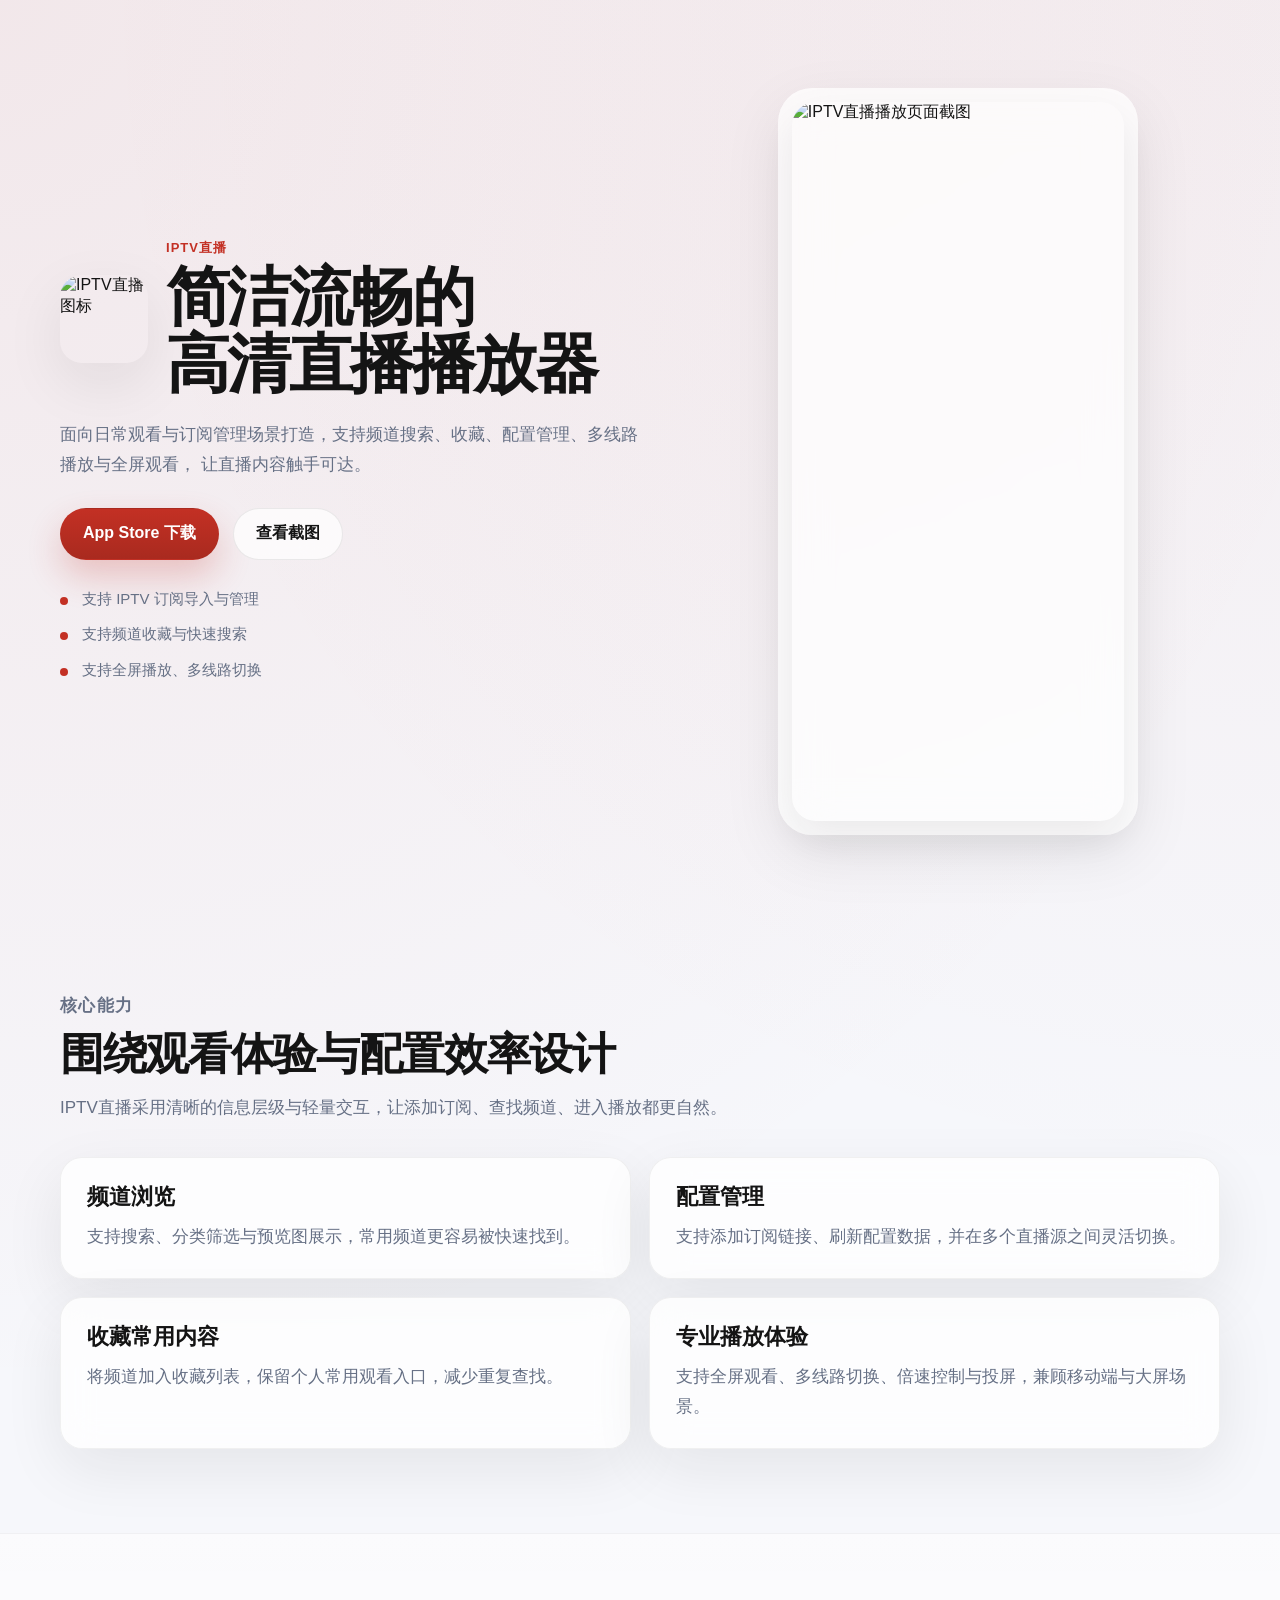
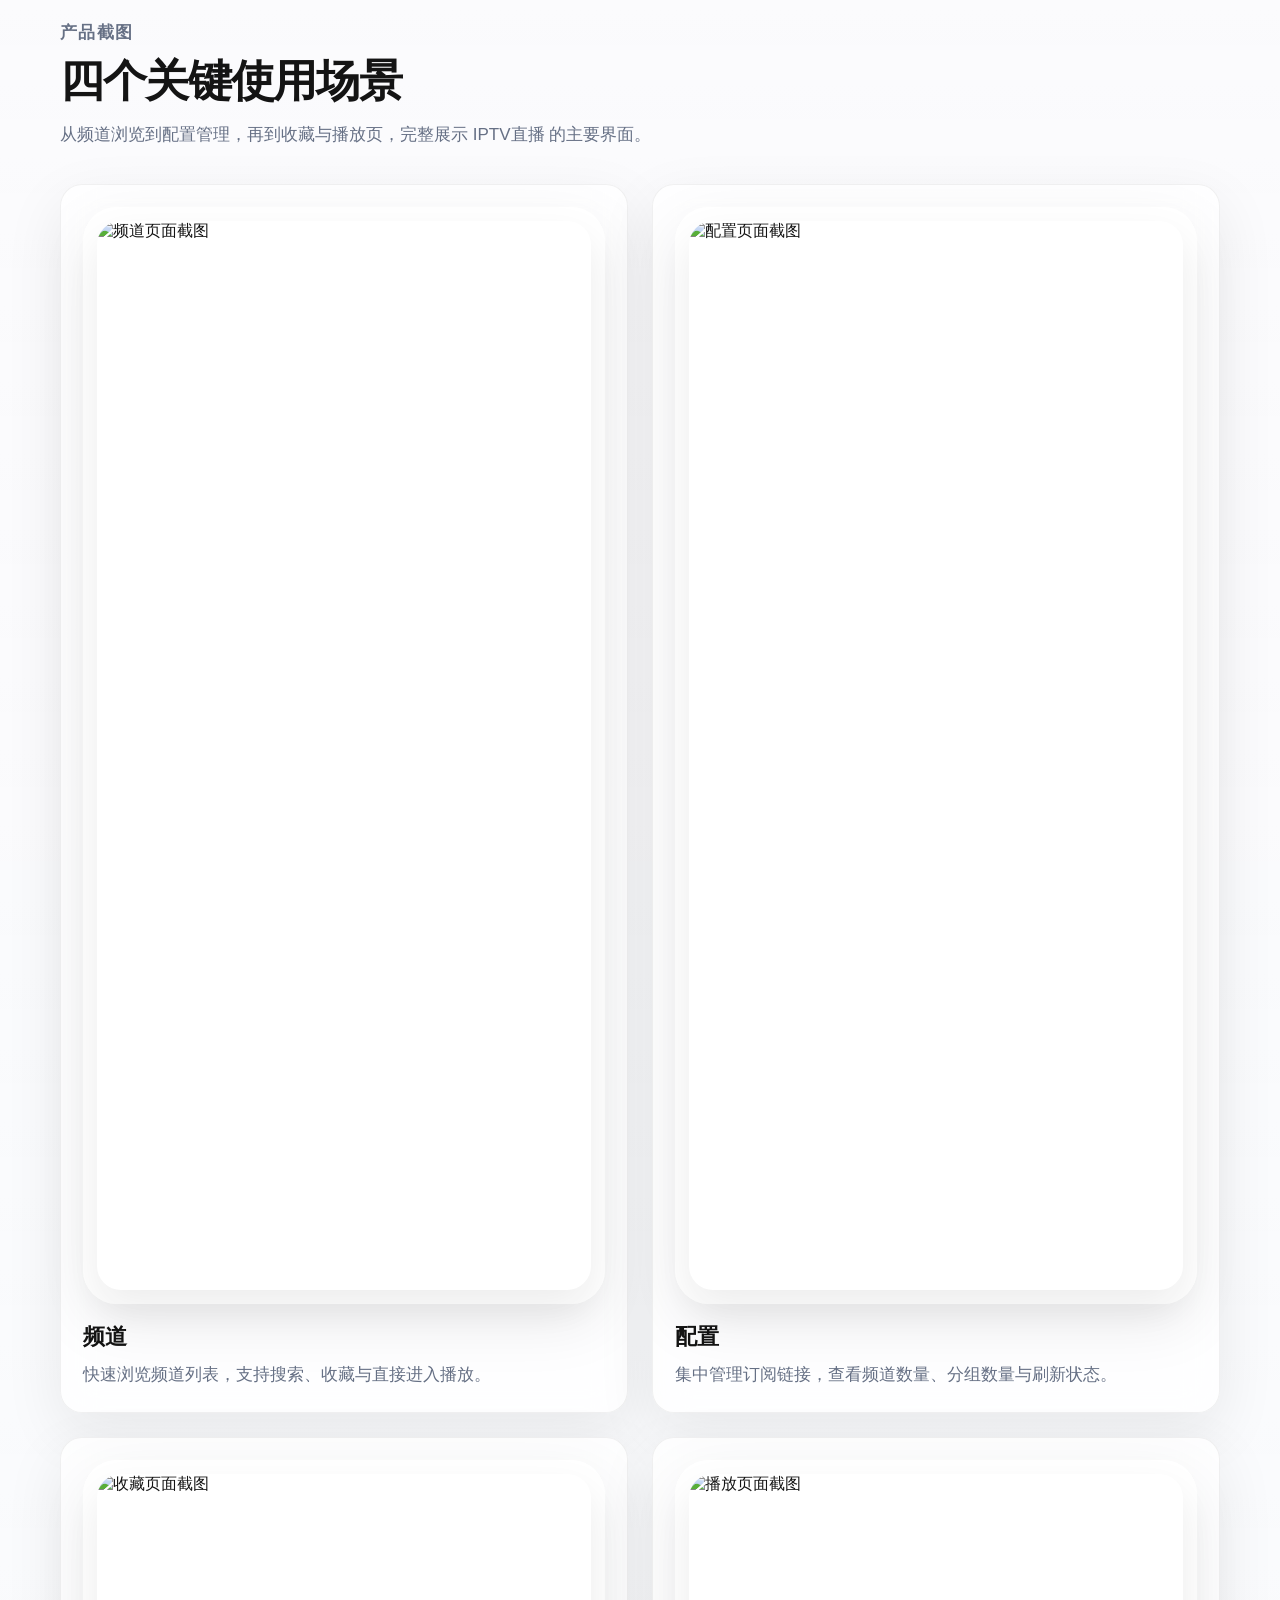
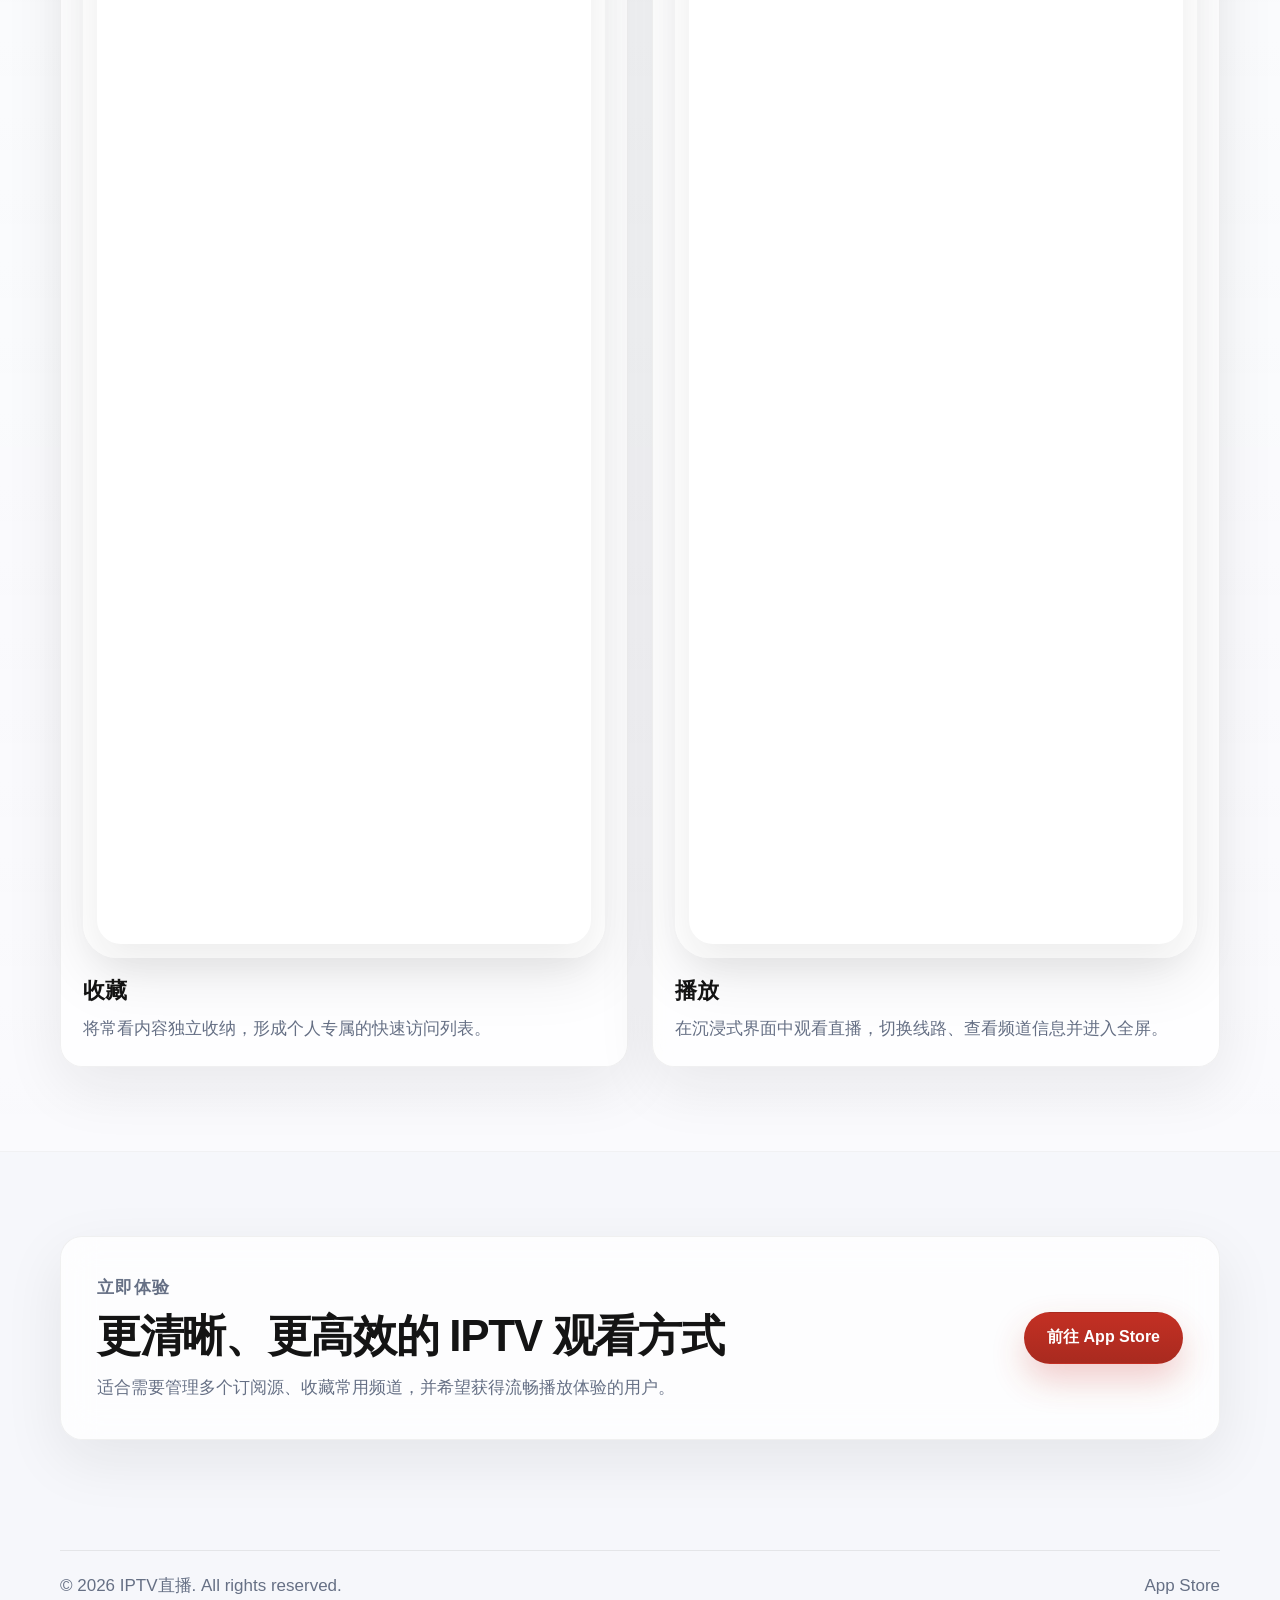
==== support/index.html @ 02f5a2e7 "Add files via upload" ====
<!DOCTYPE html>
<html lang="zh-CN">
  <head>
    <meta charset="UTF-8" />
    <meta name="viewport" content="width=device-width, initial-scale=1.0" />
    <title>IPTV直播 - 高清流畅播放器</title>
    <meta
      name="description"
      content="IPTV直播是一款简洁流畅的直播播放器，支持订阅管理、频道收藏、多线路播放与全屏观看。"
    />
    <link rel="stylesheet" href="./styles.css" />
  </head>
  <body>
    <header class="hero">
      <div class="container hero-grid">
        <div class="hero-copy">
          <div class="brand">
            <img src="./assets/app-icon.png" alt="IPTV直播图标" class="app-icon" />
            <div>
              <p class="eyebrow">IPTV直播</p>
              <h1>简洁流畅的<br />高清直播播放器</h1>
            </div>
          </div>
          <p class="hero-text">
            面向日常观看与订阅管理场景打造，支持频道搜索、收藏、配置管理、多线路播放与全屏观看，
            让直播内容触手可达。
          </p>
          <div class="hero-actions">
            <a
              class="button button-primary"
              href="https://apps.apple.com/app/id6747340774"
              target="_blank"
              rel="noreferrer"
            >
              App Store 下载
            </a>
            <a class="button button-secondary" href="#screenshots">查看截图</a>
          </div>
          <ul class="hero-points">
            <li>支持 IPTV 订阅导入与管理</li>
            <li>支持频道收藏与快速搜索</li>
            <li>支持全屏播放、多线路切换</li>
          </ul>
        </div>

        <div class="hero-preview">
          <div class="device-frame">
            <img src="./assets/screenshot-player.png" alt="IPTV直播播放页面截图" />
          </div>
        </div>
      </div>
    </header>

    <main>
      <section class="section">
        <div class="container">
          <div class="section-heading">
            <p class="eyebrow">核心能力</p>
            <h2>围绕观看体验与配置效率设计</h2>
            <p>
              IPTV直播采用清晰的信息层级与轻量交互，让添加订阅、查找频道、进入播放都更自然。
            </p>
          </div>

          <div class="feature-grid">
            <article class="feature-card">
              <h3>频道浏览</h3>
              <p>支持搜索、分类筛选与预览图展示，常用频道更容易被快速找到。</p>
            </article>
            <article class="feature-card">
              <h3>配置管理</h3>
              <p>支持添加订阅链接、刷新配置数据，并在多个直播源之间灵活切换。</p>
            </article>
            <article class="feature-card">
              <h3>收藏常用内容</h3>
              <p>将频道加入收藏列表，保留个人常用观看入口，减少重复查找。</p>
            </article>
            <article class="feature-card">
              <h3>专业播放体验</h3>
              <p>支持全屏观看、多线路切换、倍速控制与投屏，兼顾移动端与大屏场景。</p>
            </article>
          </div>
        </div>
      </section>

      <section class="section section-soft" id="screenshots">
        <div class="container">
          <div class="section-heading">
            <p class="eyebrow">产品截图</p>
            <h2>四个关键使用场景</h2>
            <p>从频道浏览到配置管理，再到收藏与播放页，完整展示 IPTV直播 的主要界面。</p>
          </div>

          <div class="screenshots-grid">
            <article class="shot-card">
              <div class="device-frame">
                <img src="./assets/screenshot-channel.png" alt="频道页面截图" />
              </div>
              <h3>频道</h3>
              <p>快速浏览频道列表，支持搜索、收藏与直接进入播放。</p>
            </article>

            <article class="shot-card">
              <div class="device-frame">
                <img src="./assets/screenshot-config.png" alt="配置页面截图" />
              </div>
              <h3>配置</h3>
              <p>集中管理订阅链接，查看频道数量、分组数量与刷新状态。</p>
            </article>

            <article class="shot-card">
              <div class="device-frame">
                <img src="./assets/screenshot-favorites.png" alt="收藏页面截图" />
              </div>
              <h3>收藏</h3>
              <p>将常看内容独立收纳，形成个人专属的快速访问列表。</p>
            </article>

            <article class="shot-card">
              <div class="device-frame">
                <img src="./assets/screenshot-player.png" alt="播放页面截图" />
              </div>
              <h3>播放</h3>
              <p>在沉浸式界面中观看直播，切换线路、查看频道信息并进入全屏。</p>
            </article>
          </div>
        </div>
      </section>

      <section class="section">
        <div class="container cta-card">
          <div>
            <p class="eyebrow">立即体验</p>
            <h2>更清晰、更高效的 IPTV 观看方式</h2>
            <p>
              适合需要管理多个订阅源、收藏常用频道，并希望获得流畅播放体验的用户。
            </p>
          </div>
          <a
            class="button button-primary"
            href="https://apps.apple.com/app/id6747340774"
            target="_blank"
            rel="noreferrer"
          >
            前往 App Store
          </a>
        </div>
      </section>
    </main>

    <footer class="footer">
      <div class="container footer-inner">
        <p>© 2026 IPTV直播. All rights reserved.</p>
        <a href="https://apps.apple.com/app/id6747340774" target="_blank" rel="noreferrer">
          App Store
        </a>
      </div>
    </footer>
  </body>
</html>
---- support/styles.css ----
:root {
  --bg: #f6f7fb;
  --surface: #ffffff;
  --surface-soft: #fafafb;
  --text: #141414;
  --muted: #667085;
  --line: #e8e8ee;
  --accent: #c33024;
  --accent-deep: #a92a1f;
  --shadow: 0 20px 60px rgba(20, 20, 20, 0.08);
  --radius-xl: 28px;
  --radius-lg: 22px;
  --radius-md: 16px;
  --container: 1160px;
}

* {
  box-sizing: border-box;
}

html {
  scroll-behavior: smooth;
}

body {
  margin: 0;
  font-family: -apple-system, BlinkMacSystemFont, "SF Pro Text", "PingFang SC",
    "Helvetica Neue", Arial, sans-serif;
  color: var(--text);
  background:
    radial-gradient(circle at top left, rgba(195, 48, 36, 0.08), transparent 28%),
    radial-gradient(circle at top right, rgba(195, 48, 36, 0.05), transparent 24%),
    var(--bg);
}

img {
  display: block;
  max-width: 100%;
}

a {
  color: inherit;
  text-decoration: none;
}

.container {
  width: min(calc(100% - 40px), var(--container));
  margin: 0 auto;
}

.hero {
  padding: 88px 0 72px;
}

.hero-grid {
  display: grid;
  grid-template-columns: 1.05fr 0.95fr;
  gap: 56px;
  align-items: center;
}

.brand {
  display: flex;
  gap: 18px;
  align-items: center;
  margin-bottom: 22px;
}

.app-icon {
  width: 88px;
  height: 88px;
  border-radius: 22px;
  box-shadow: var(--shadow);
}

.eyebrow {
  margin: 0 0 10px;
  font-size: 13px;
  line-height: 1;
  font-weight: 700;
  letter-spacing: 0.08em;
  color: var(--accent);
  text-transform: uppercase;
}

h1,
h2,
h3,
p {
  margin: 0;
}

h1 {
  font-size: clamp(40px, 6vw, 64px);
  line-height: 1.05;
  letter-spacing: -0.04em;
}

h2 {
  font-size: clamp(30px, 4vw, 44px);
  line-height: 1.1;
  letter-spacing: -0.03em;
}

h3 {
  font-size: 22px;
  line-height: 1.2;
}

.hero-text,
.section-heading p,
.feature-card p,
.shot-card p,
.cta-card p,
.footer p,
.footer a {
  font-size: 17px;
  line-height: 1.75;
  color: var(--muted);
}

.hero-text {
  max-width: 640px;
}

.hero-actions {
  display: flex;
  flex-wrap: wrap;
  gap: 14px;
  margin: 28px 0 26px;
}

.button {
  display: inline-flex;
  align-items: center;
  justify-content: center;
  min-height: 52px;
  padding: 0 22px;
  border-radius: 999px;
  border: 1px solid transparent;
  font-size: 16px;
  font-weight: 700;
  transition: transform 0.2s ease, box-shadow 0.2s ease, background 0.2s ease;
}

.button:hover {
  transform: translateY(-1px);
}

.button-primary {
  color: #fff;
  background: linear-gradient(180deg, var(--accent), var(--accent-deep));
  box-shadow: 0 16px 34px rgba(195, 48, 36, 0.24);
}

.button-secondary {
  color: var(--text);
  background: rgba(255, 255, 255, 0.72);
  border-color: rgba(20, 20, 20, 0.08);
  backdrop-filter: blur(18px);
}

.hero-points {
  display: grid;
  gap: 10px;
  padding: 0;
  margin: 0;
  list-style: none;
}

.hero-points li {
  position: relative;
  padding-left: 22px;
  font-size: 15px;
  line-height: 1.7;
  color: var(--muted);
}

.hero-points li::before {
  content: "";
  position: absolute;
  top: 11px;
  left: 0;
  width: 8px;
  height: 8px;
  border-radius: 999px;
  background: var(--accent);
}

.hero-preview {
  display: flex;
  justify-content: center;
}

.device-frame {
  width: min(100%, 360px);
  padding: 14px;
  border-radius: 34px;
  background: rgba(255, 255, 255, 0.72);
  box-shadow: var(--shadow);
  backdrop-filter: blur(24px);
}

.device-frame img {
  width: 100%;
  border-radius: 24px;
  aspect-ratio: 473 / 1024;
  object-fit: cover;
  box-shadow: 0 18px 40px rgba(20, 20, 20, 0.08);
}

.section {
  padding: 84px 0;
}

.section-soft {
  background: linear-gradient(180deg, rgba(255, 255, 255, 0.55), rgba(255, 255, 255, 0.4));
  border-top: 1px solid rgba(20, 20, 20, 0.04);
  border-bottom: 1px solid rgba(20, 20, 20, 0.04);
}

.section-heading {
  max-width: 760px;
  margin-bottom: 34px;
}

.section-heading h2 {
  margin-bottom: 14px;
}

.feature-grid {
  display: grid;
  grid-template-columns: repeat(2, minmax(0, 1fr));
  gap: 18px;
}

.feature-card,
.shot-card,
.cta-card {
  background: rgba(255, 255, 255, 0.78);
  border: 1px solid rgba(20, 20, 20, 0.06);
  border-radius: var(--radius-lg);
  box-shadow: var(--shadow);
  backdrop-filter: blur(18px);
}

.feature-card {
  padding: 26px;
}

.feature-card h3 {
  margin-bottom: 12px;
}

.screenshots-grid {
  display: grid;
  grid-template-columns: repeat(2, minmax(0, 1fr));
  gap: 24px;
}

.shot-card {
  padding: 22px;
}

.shot-card .device-frame {
  width: 100%;
  margin-bottom: 20px;
}

.shot-card h3 {
  margin-bottom: 10px;
}

.cta-card {
  display: flex;
  gap: 28px;
  align-items: center;
  justify-content: space-between;
  padding: 36px;
}

.cta-card h2 {
  margin: 8px 0 12px;
}

.footer {
  padding: 26px 0 46px;
}

.footer-inner {
  display: flex;
  justify-content: space-between;
  align-items: center;
  gap: 16px;
  padding-top: 20px;
  border-top: 1px solid rgba(20, 20, 20, 0.08);
}

@media (max-width: 960px) {
  .hero-grid,
  .feature-grid,
  .screenshots-grid,
  .cta-card {
    grid-template-columns: 1fr;
  }

  .cta-card {
    align-items: flex-start;
  }
}

@media (max-width: 640px) {
  .hero {
    padding: 64px 0 48px;
  }

  .section {
    padding: 60px 0;
  }

  .brand {
    align-items: flex-start;
  }

  .app-icon {
    width: 72px;
    height: 72px;
    border-radius: 18px;
  }

  .feature-card,
  .shot-card,
  .cta-card {
    padding: 20px;
  }

  .footer-inner {
    flex-direction: column;
    align-items: flex-start;
  }
}
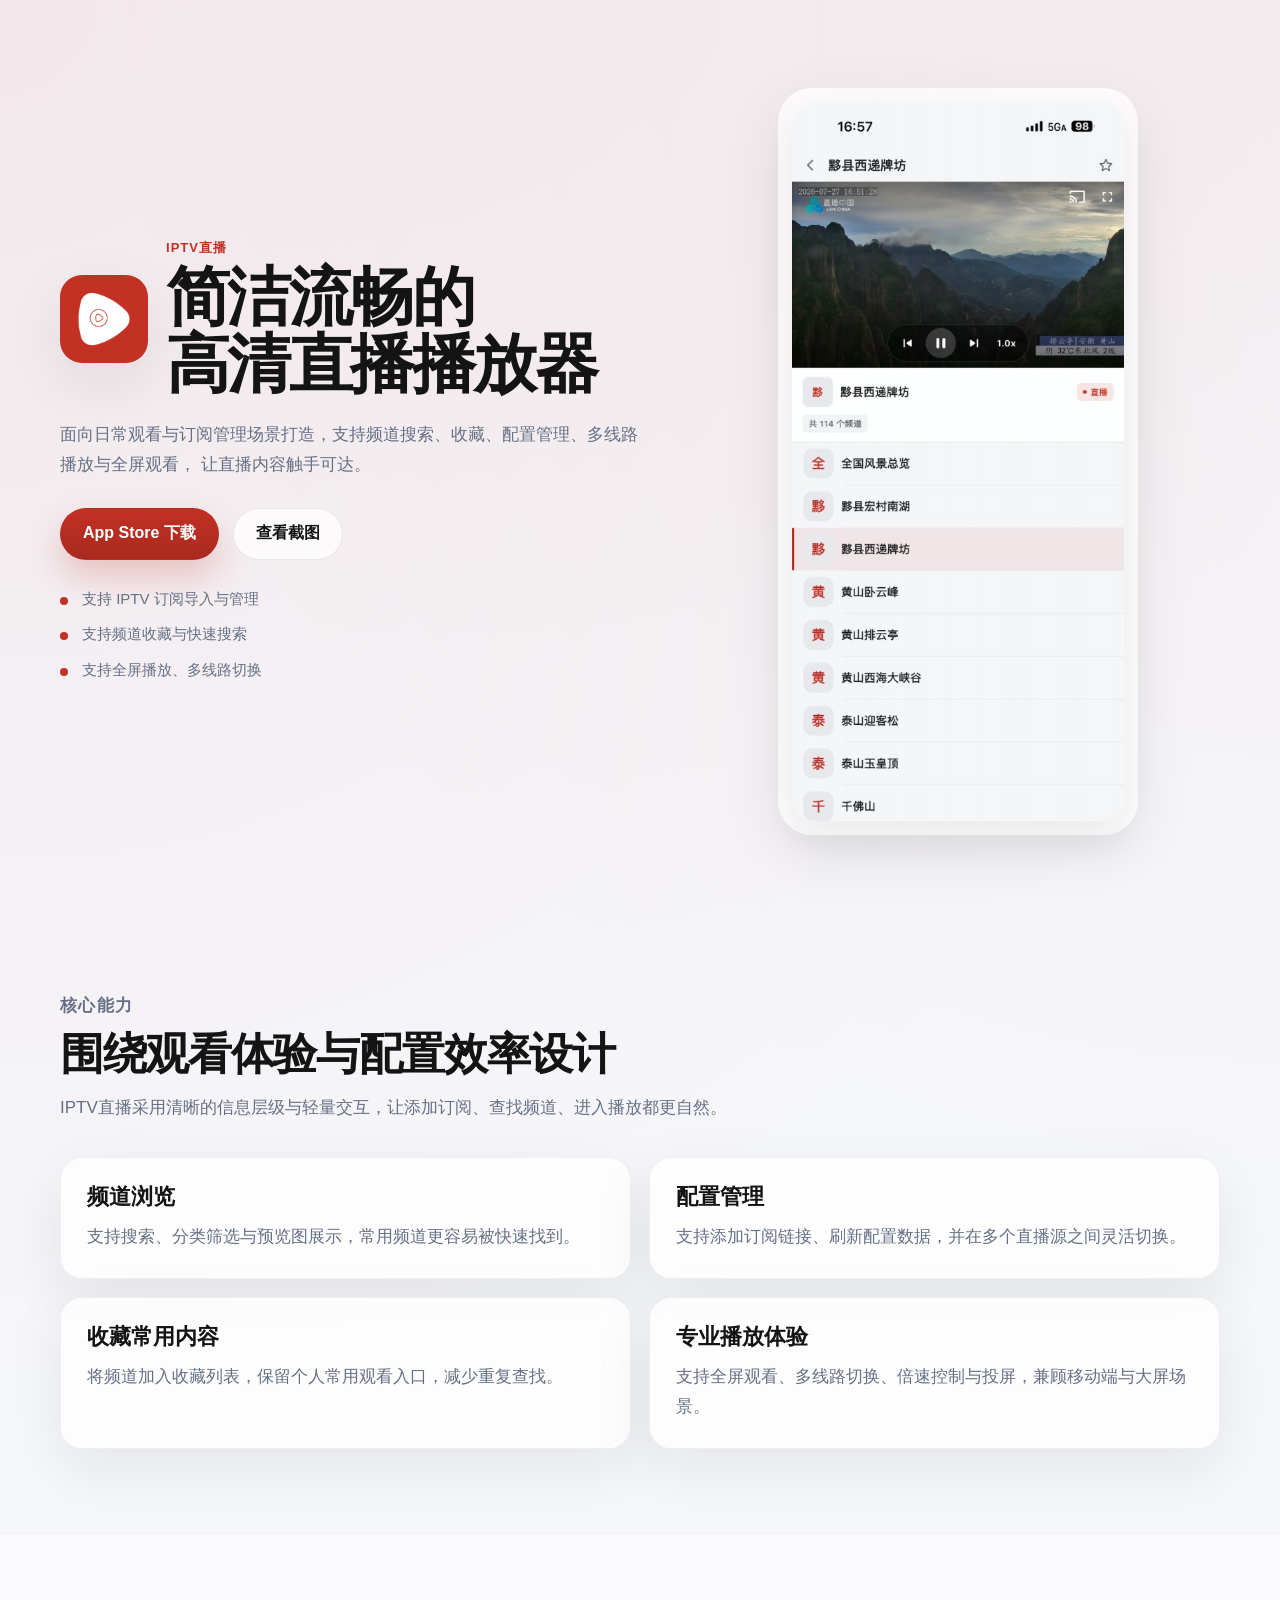
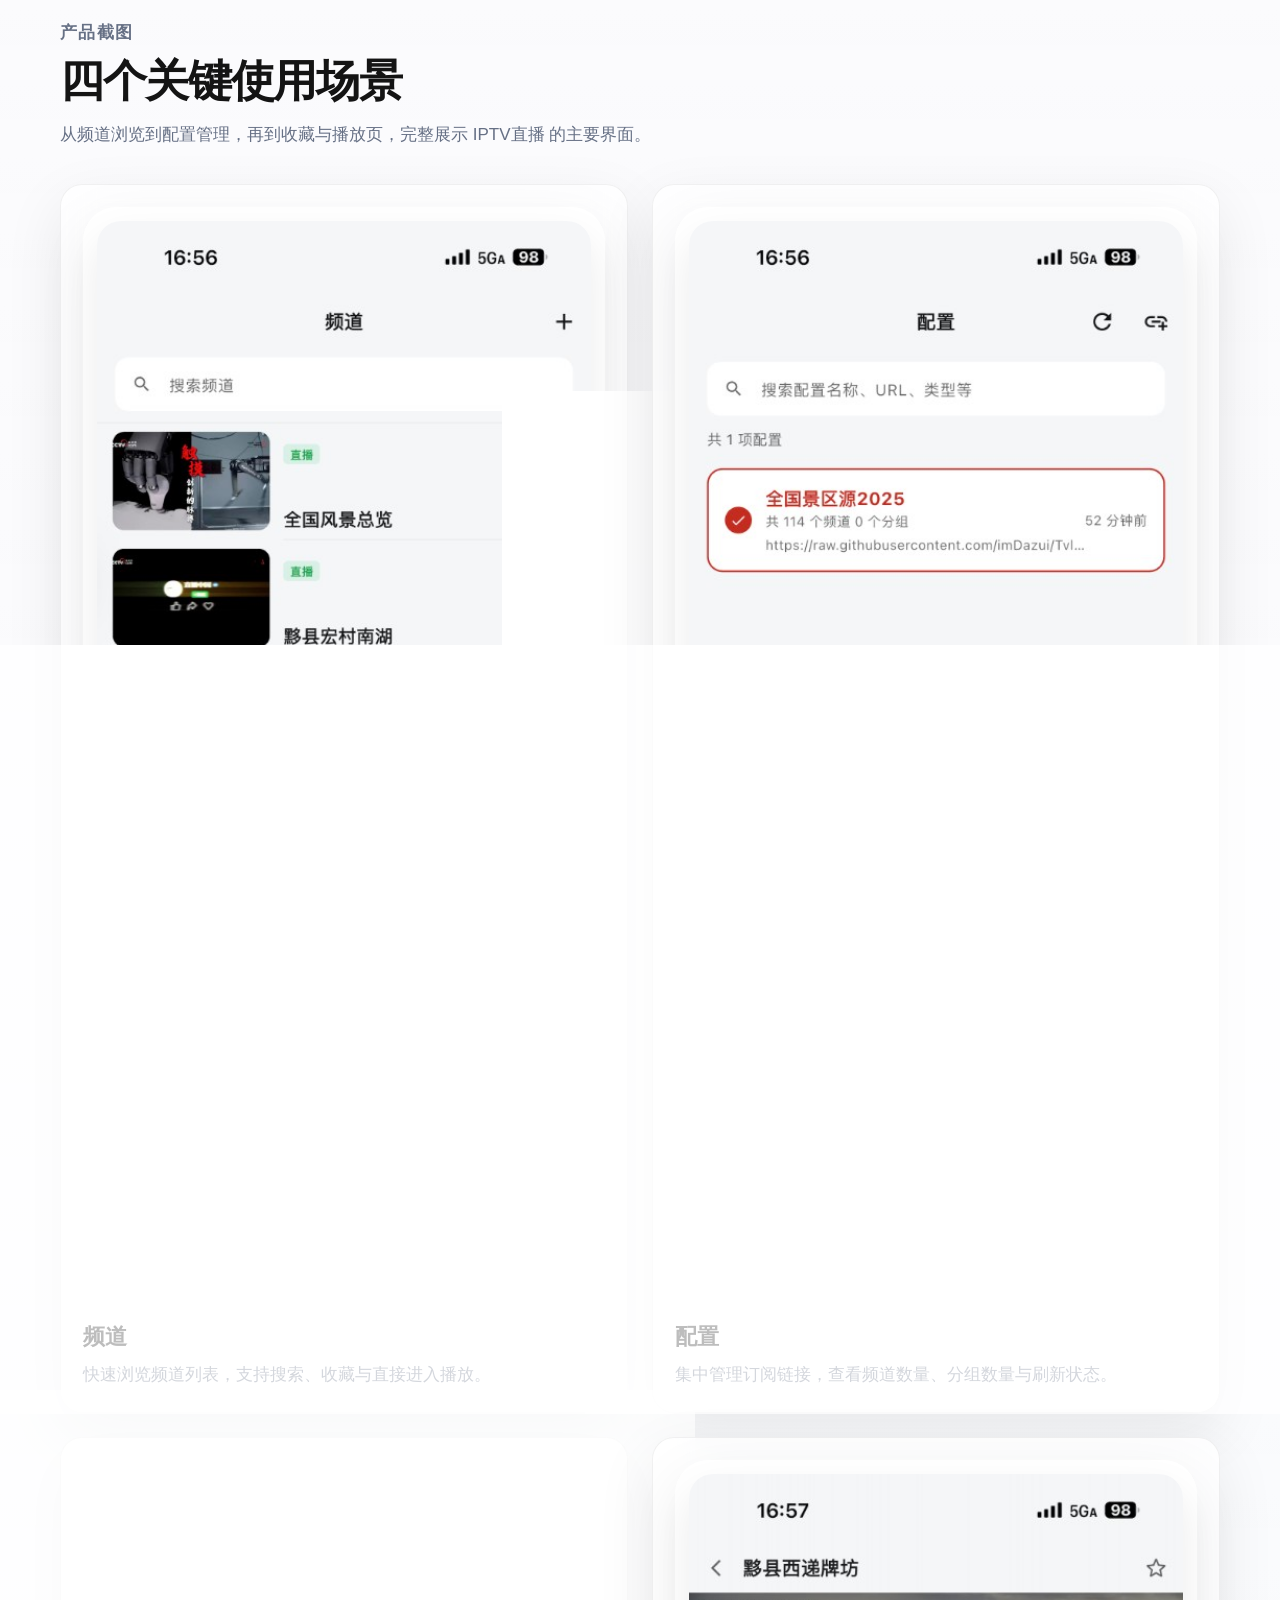
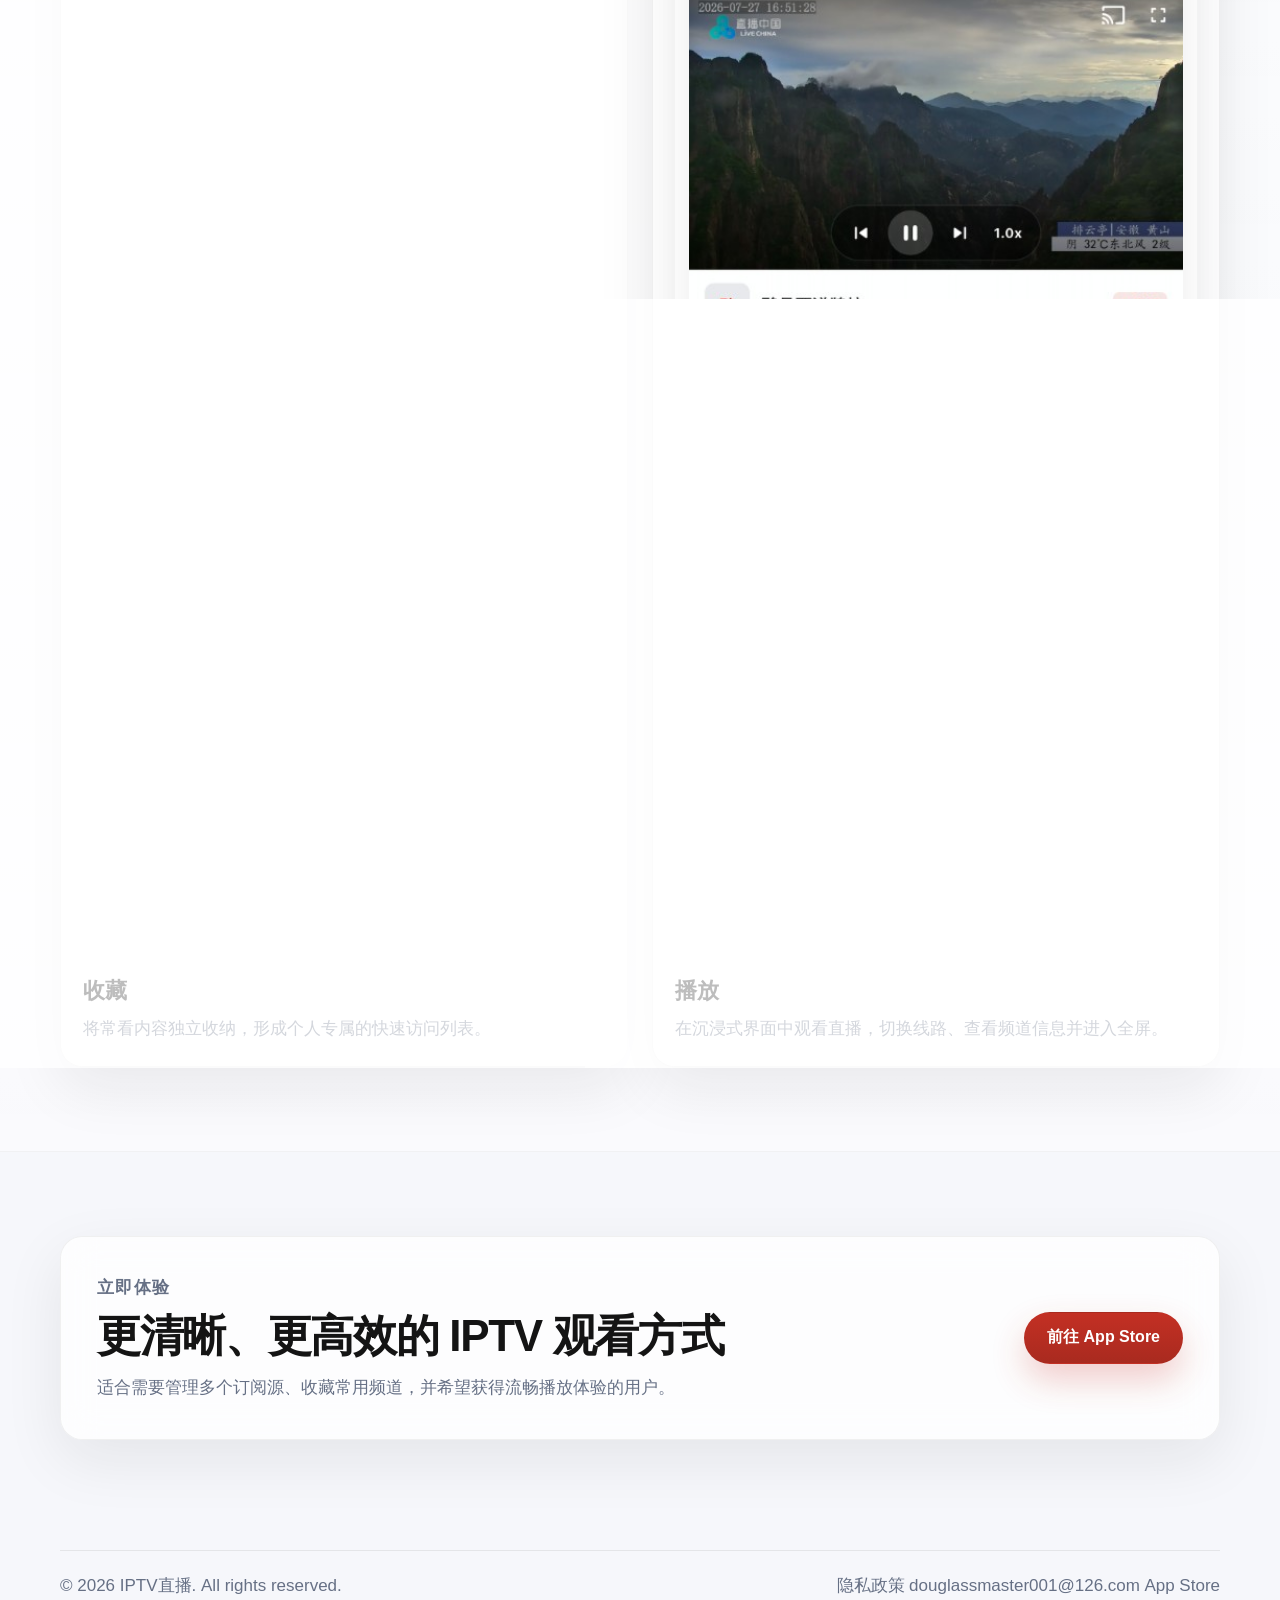
==== commit a627e3d7: "Add files via upload" ====
--- a/support/index.html
+++ b/support/index.html
@@ -151,9 +151,13 @@
     <footer class="footer">
       <div class="container footer-inner">
         <p>© 2026 IPTV直播. All rights reserved.</p>
-        <a href="https://apps.apple.com/app/id6747340774" target="_blank" rel="noreferrer">
-          App Store
-        </a>
+        <div class="footer-links">
+          <a href="./privacy.html">隐私政策</a>
+          <a href="mailto:douglassmaster001@126.com">douglassmaster001@126.com</a>
+          <a href="https://apps.apple.com/app/id6747340774" target="_blank" rel="noreferrer">
+            App Store
+          </a>
+        </div>
       </div>
     </footer>
   </body>
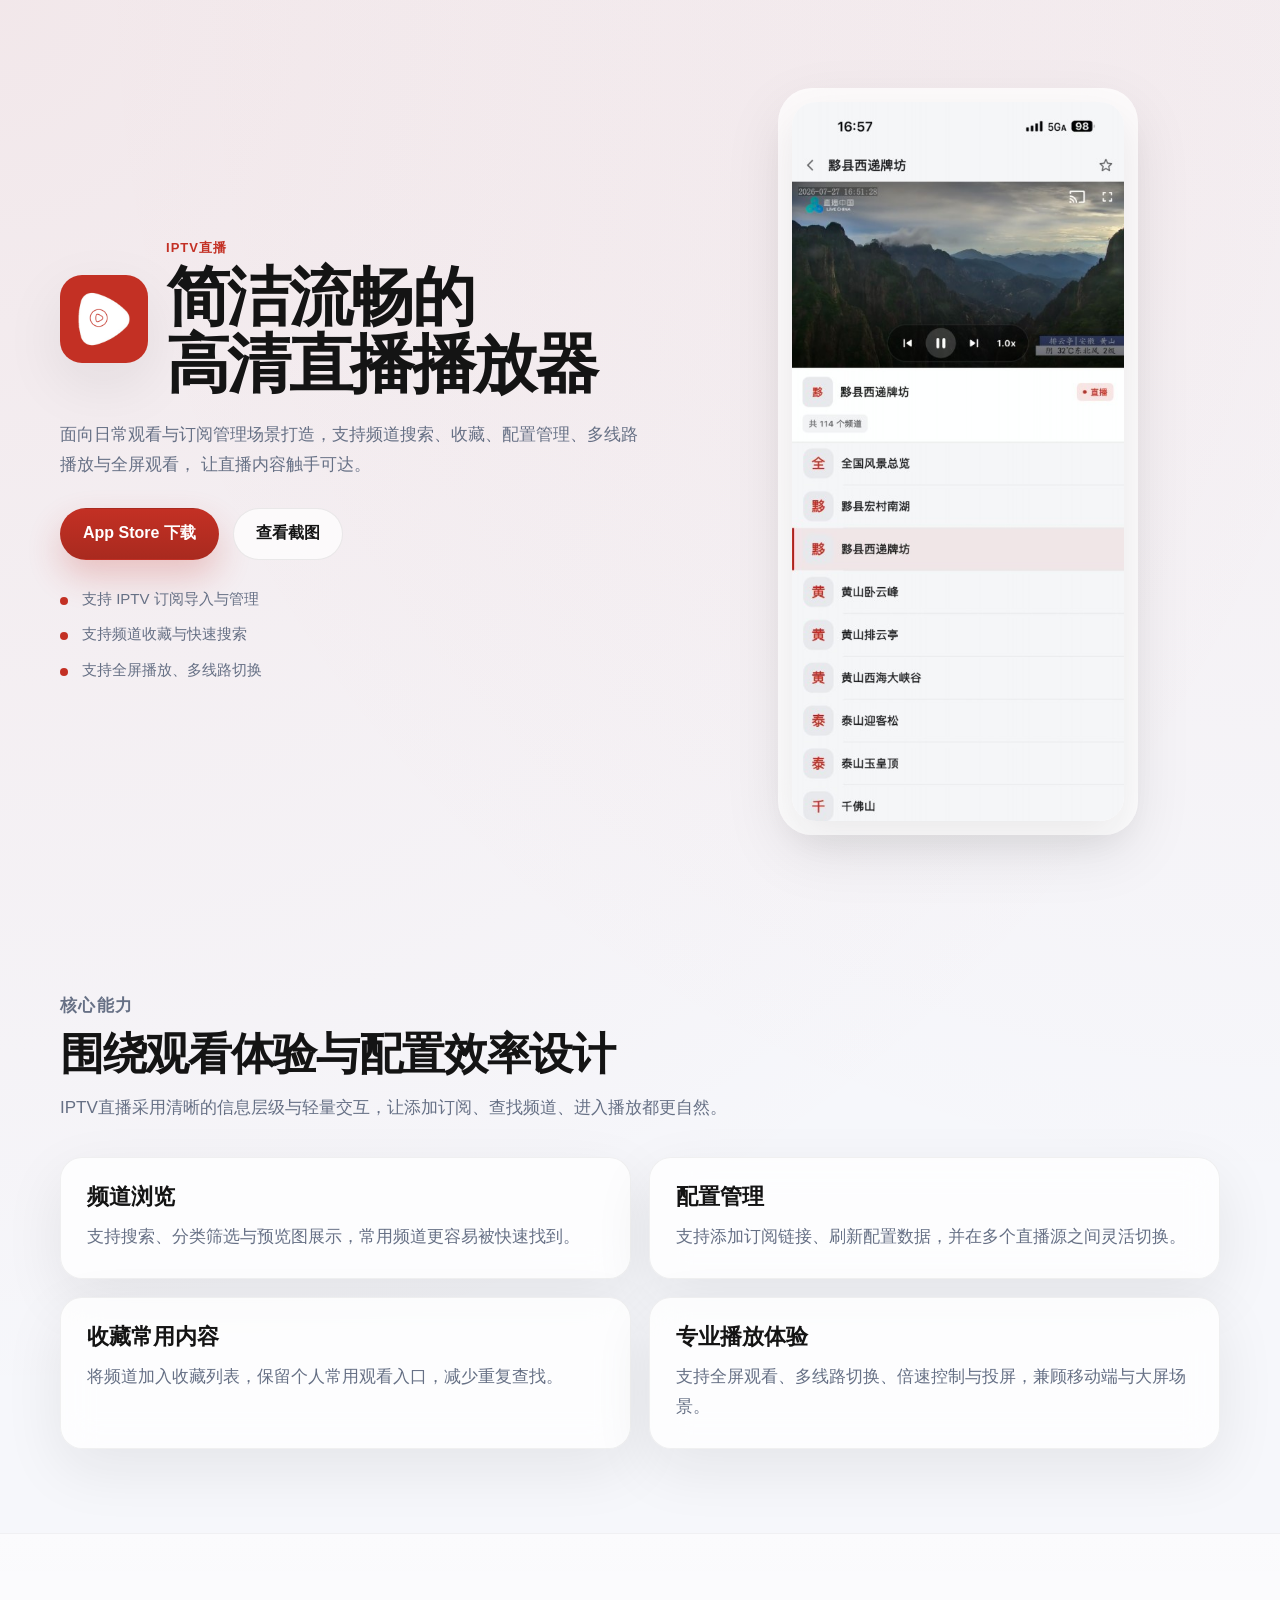
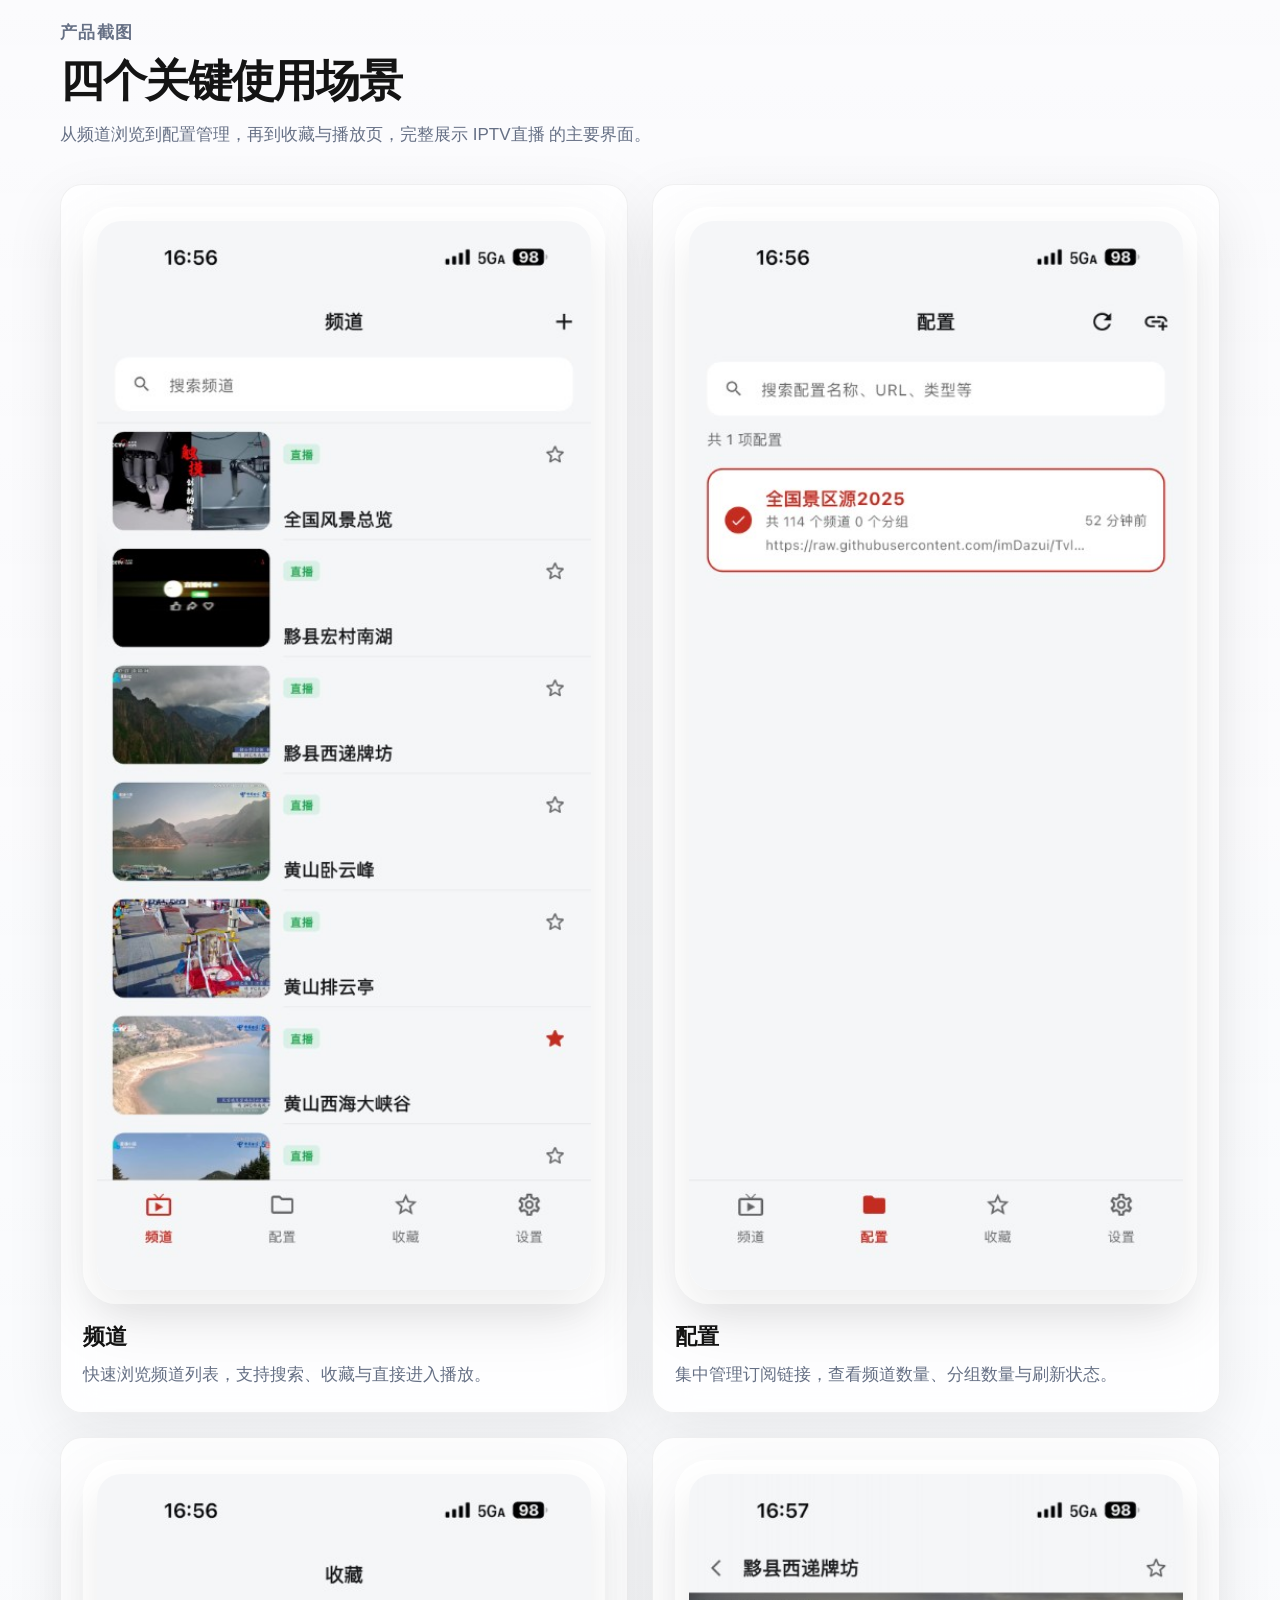
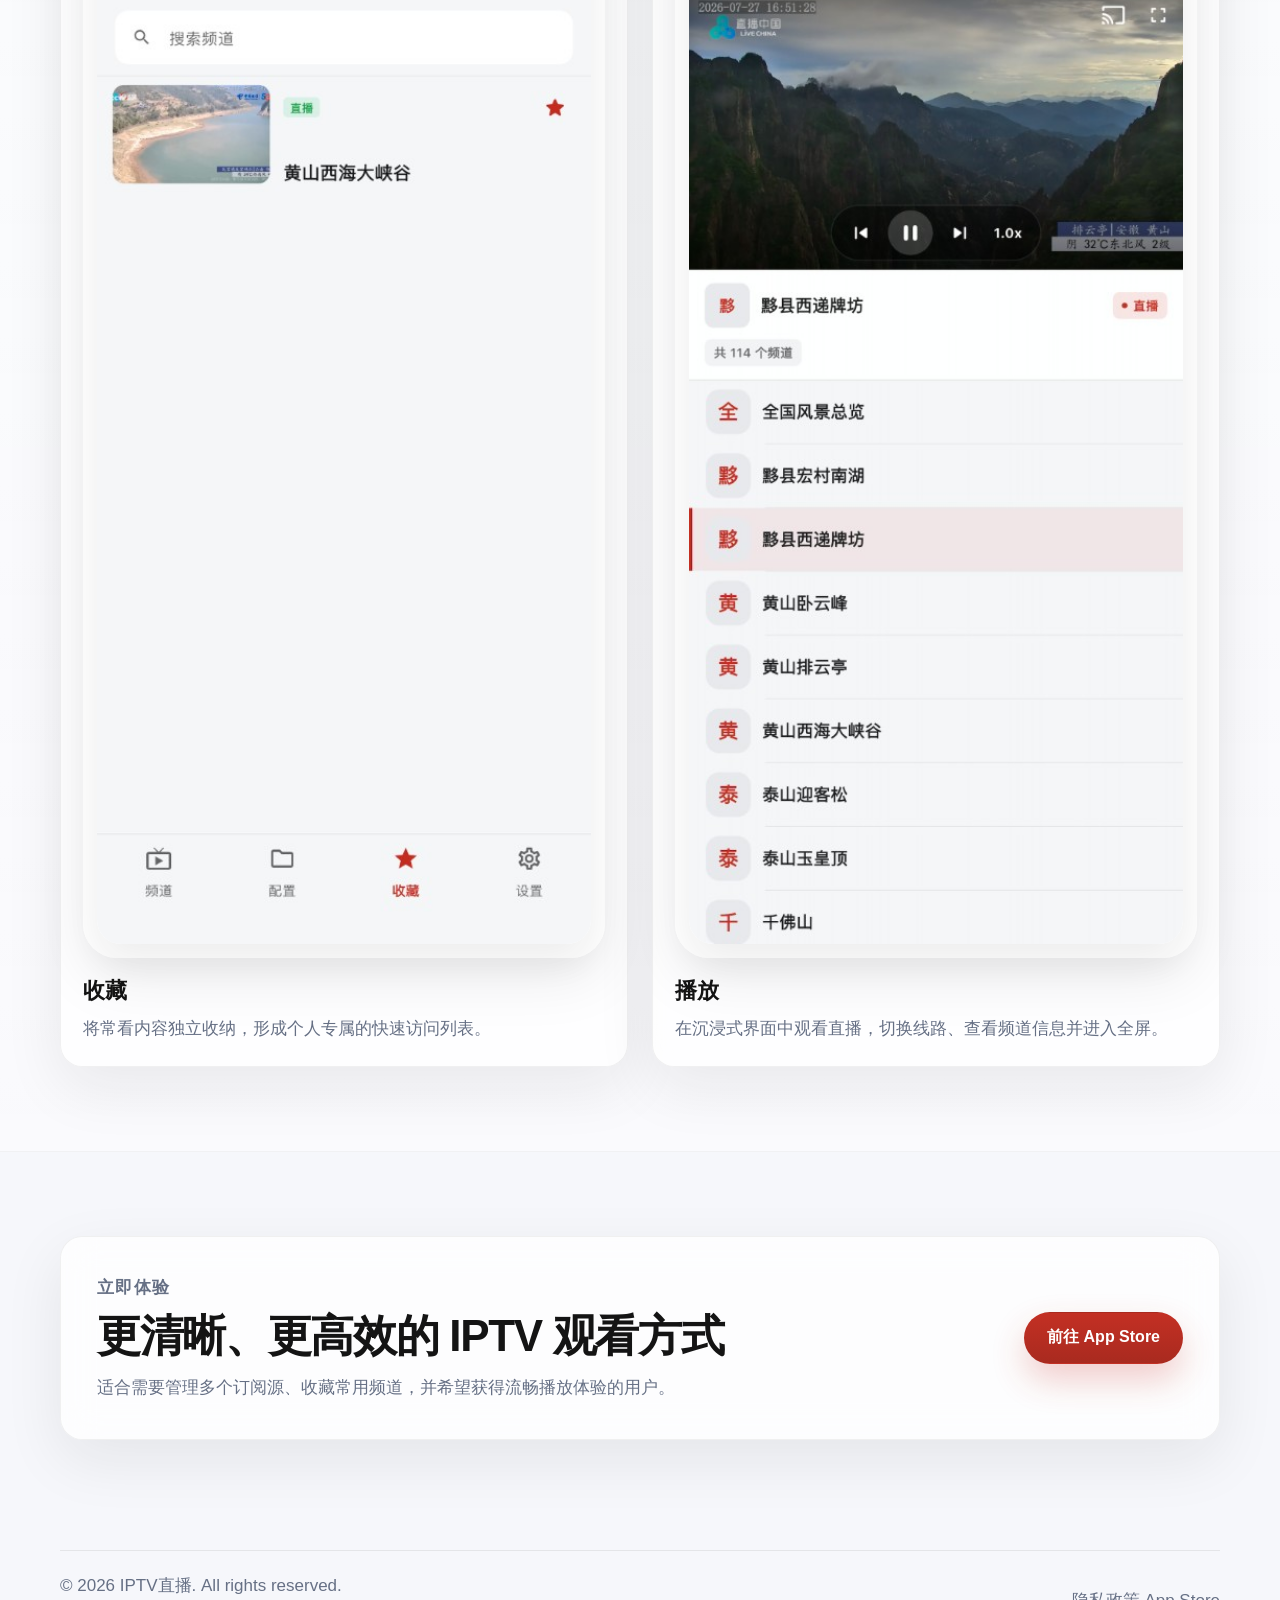
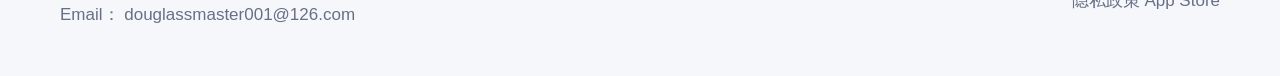
==== commit 54ba7fbb: "Add files via upload" ====
--- a/support/index.html
+++ b/support/index.html
@@ -150,10 +150,15 @@
 
     <footer class="footer">
       <div class="container footer-inner">
-        <p>© 2026 IPTV直播. All rights reserved.</p>
+        <div>
+          <p>© 2026 IPTV直播. All rights reserved.</p>
+          <p class="footer-contact">
+            Email：
+            <a href="mailto:douglassmaster001@126.com">douglassmaster001@126.com</a>
+          </p>
+        </div>
         <div class="footer-links">
           <a href="./privacy.html">隐私政策</a>
-          <a href="mailto:douglassmaster001@126.com">douglassmaster001@126.com</a>
           <a href="https://apps.apple.com/app/id6747340774" target="_blank" rel="noreferrer">
             App Store
           </a>
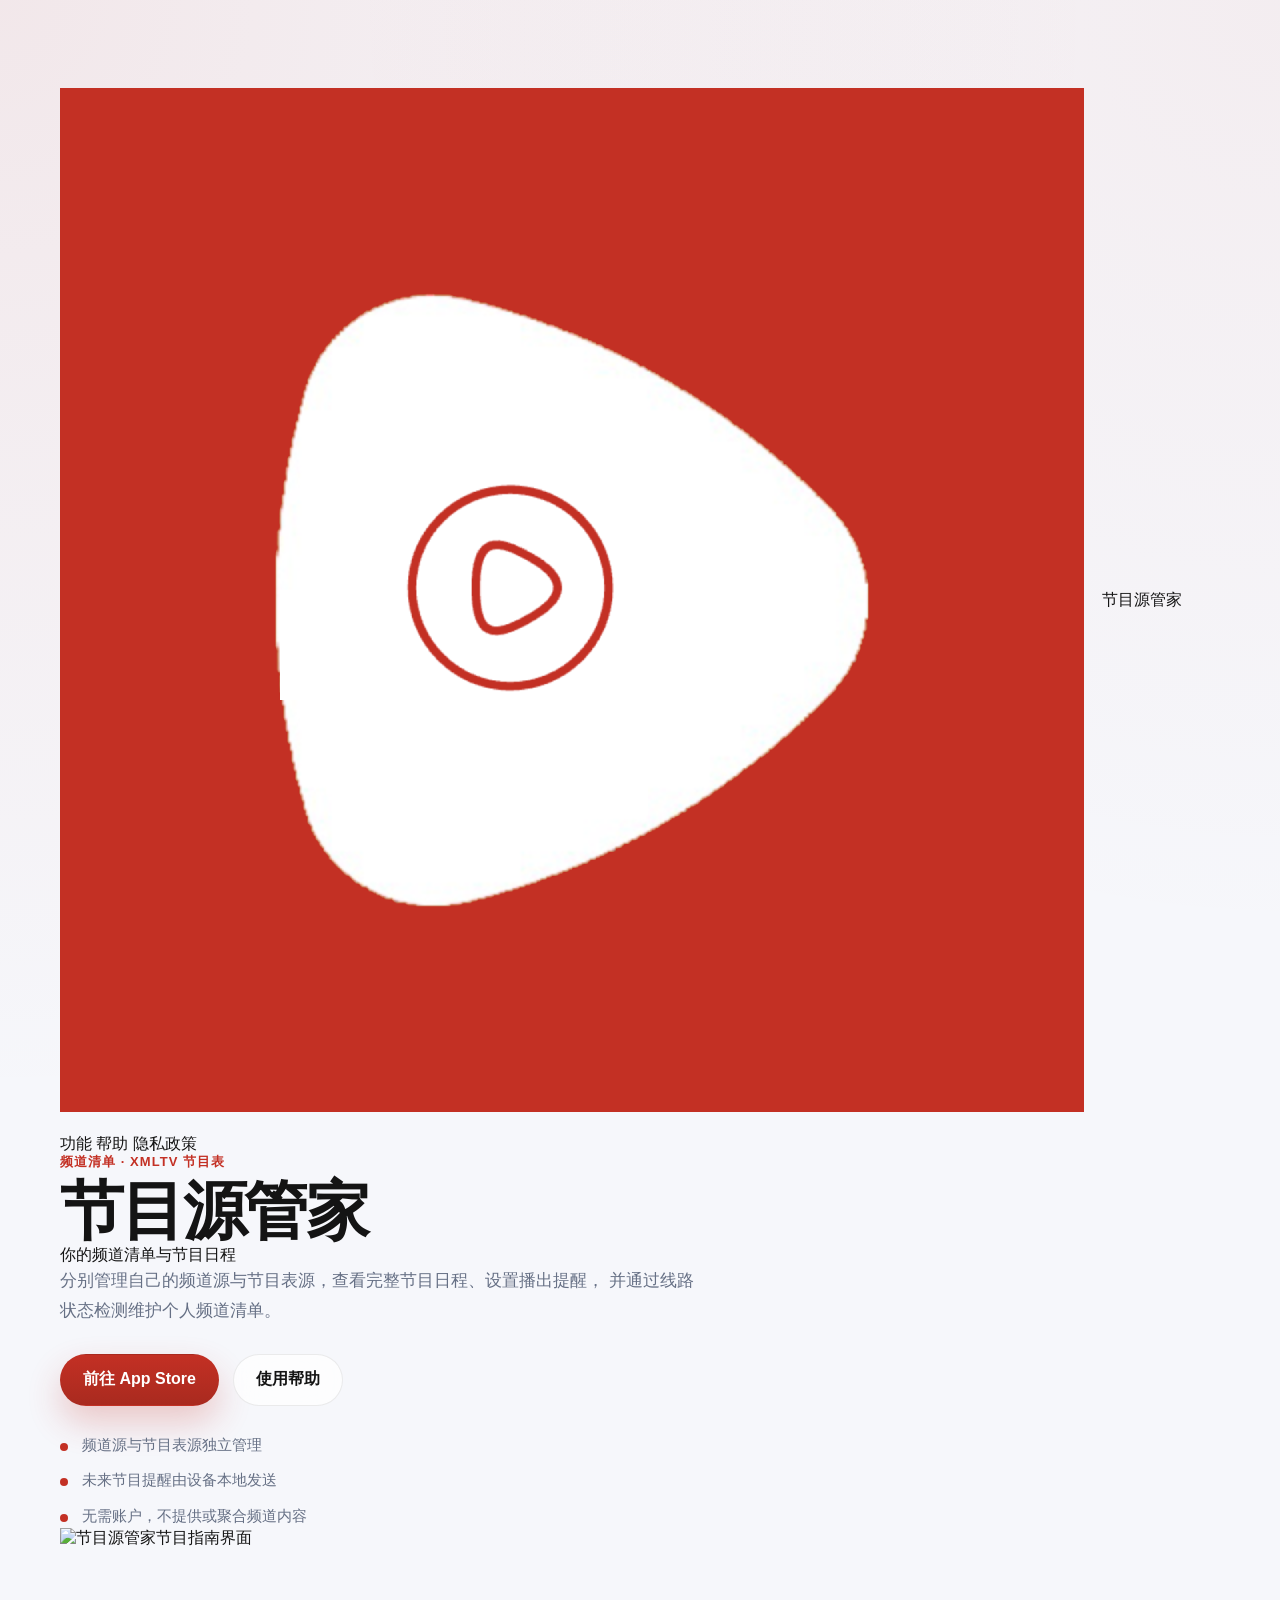
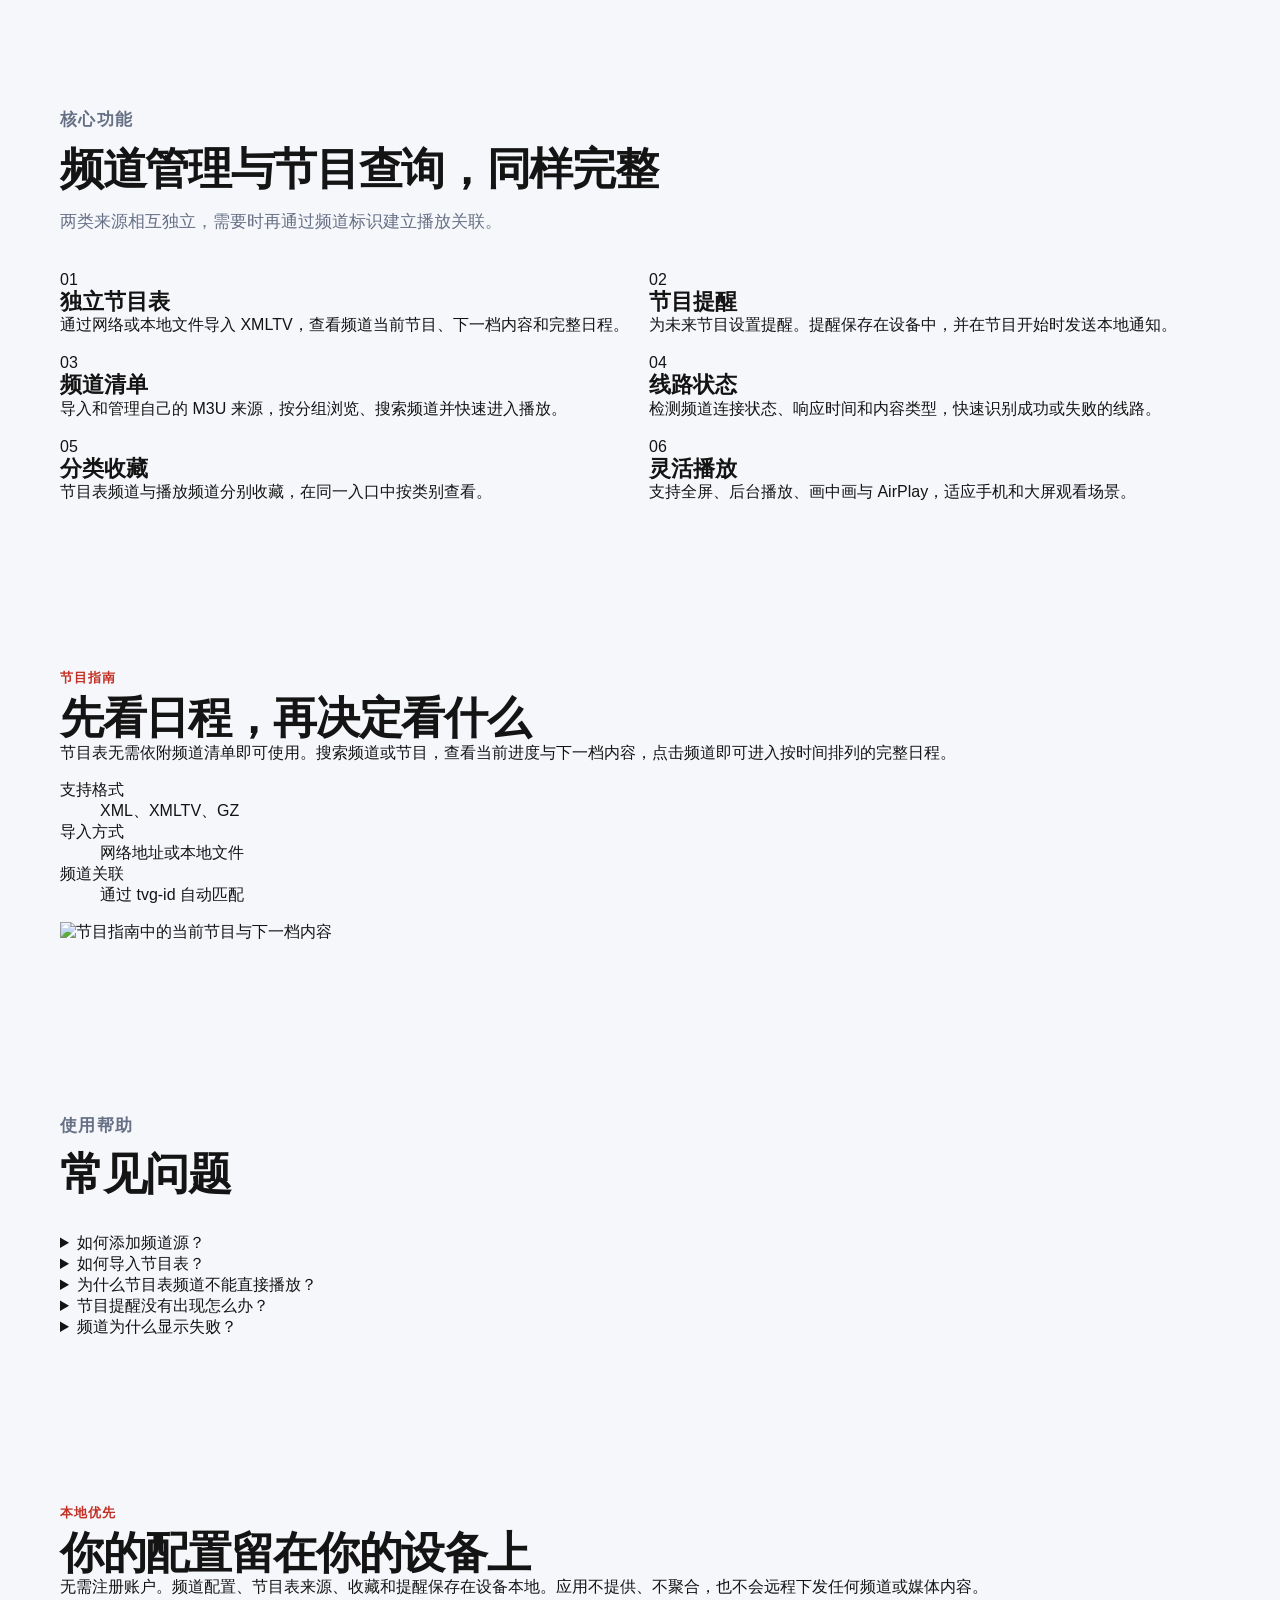
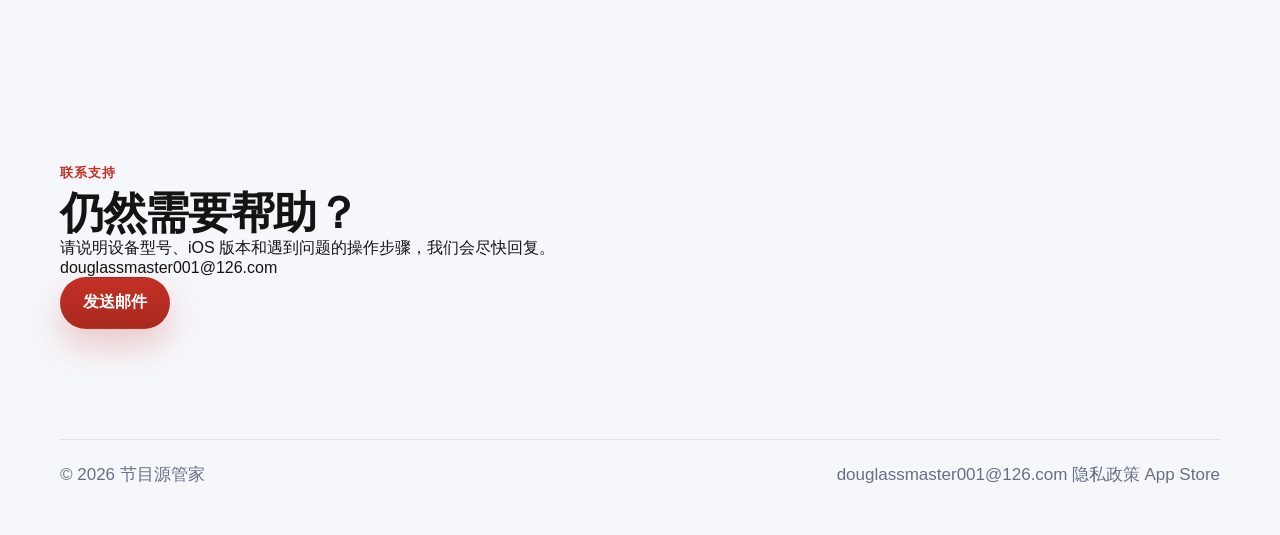
==== commit 5f27a7a0: "Add files via upload" ====
--- a/support/index.html
+++ b/support/index.html
@@ -3,165 +3,118 @@
   <head>
     <meta charset="UTF-8" />
     <meta name="viewport" content="width=device-width, initial-scale=1.0" />
-    <title>IPTV直播 - 高清流畅播放器</title>
-    <meta
-      name="description"
-      content="IPTV直播是一款简洁流畅的直播播放器，支持订阅管理、频道收藏、多线路播放与全屏观看。"
-    />
+    <meta name="theme-color" content="#f5f6f8" />
+    <title>节目源管家 - 频道与节目日程管理工具</title>
+    <meta name="description" content="节目源管家是一款本地优先的频道清单与 XMLTV 节目表管理工具，支持节目提醒、线路状态检测和分类收藏。" />
     <link rel="stylesheet" href="./styles.css" />
   </head>
   <body>
     <header class="hero">
-      <div class="container hero-grid">
+      <nav class="container nav" aria-label="主导航">
+        <a class="brand" href="./index.html">
+          <img src="./assets/app-icon.png" alt="" />
+          <span>节目源管家</span>
+        </a>
+        <div class="nav-links">
+          <a href="#features">功能</a>
+          <a href="#help">帮助</a>
+          <a href="./privacy.html">隐私政策</a>
+        </div>
+      </nav>
+
+      <div class="container hero-content">
         <div class="hero-copy">
-          <div class="brand">
-            <img src="./assets/app-icon.png" alt="IPTV直播图标" class="app-icon" />
-            <div>
-              <p class="eyebrow">IPTV直播</p>
-              <h1>简洁流畅的<br />高清直播播放器</h1>
-            </div>
-          </div>
+          <p class="eyebrow">频道清单 · XMLTV 节目表</p>
+          <h1>节目源管家</h1>
+          <p class="hero-subtitle">你的频道清单与节目日程</p>
           <p class="hero-text">
-            面向日常观看与订阅管理场景打造，支持频道搜索、收藏、配置管理、多线路播放与全屏观看，
-            让直播内容触手可达。
+            分别管理自己的频道源与节目表源，查看完整节目日程、设置播出提醒，
+            并通过线路状态检测维护个人频道清单。
           </p>
           <div class="hero-actions">
-            <a
-              class="button button-primary"
-              href="https://apps.apple.com/app/id6747340774"
-              target="_blank"
-              rel="noreferrer"
-            >
-              App Store 下载
-            </a>
-            <a class="button button-secondary" href="#screenshots">查看截图</a>
+            <a class="button button-primary" href="https://apps.apple.com/app/id6747340774" target="_blank" rel="noreferrer">前往 App Store</a>
+            <a class="button button-secondary" href="#help">使用帮助</a>
           </div>
           <ul class="hero-points">
-            <li>支持 IPTV 订阅导入与管理</li>
-            <li>支持频道收藏与快速搜索</li>
-            <li>支持全屏播放、多线路切换</li>
+            <li>频道源与节目表源独立管理</li>
+            <li>未来节目提醒由设备本地发送</li>
+            <li>无需账户，不提供或聚合频道内容</li>
           </ul>
         </div>
-
-        <div class="hero-preview">
-          <div class="device-frame">
-            <img src="./assets/screenshot-player.png" alt="IPTV直播播放页面截图" />
-          </div>
-        </div>
+        <img class="hero-screen" src="./assets/screenshot-guide.png" alt="节目源管家节目指南界面" />
       </div>
     </header>
 
     <main>
-      <section class="section">
+      <section class="section" id="features">
         <div class="container">
           <div class="section-heading">
-            <p class="eyebrow">核心能力</p>
-            <h2>围绕观看体验与配置效率设计</h2>
-            <p>
-              IPTV直播采用清晰的信息层级与轻量交互，让添加订阅、查找频道、进入播放都更自然。
-            </p>
+            <p class="eyebrow">核心功能</p>
+            <h2>频道管理与节目查询，同样完整</h2>
+            <p>两类来源相互独立，需要时再通过频道标识建立播放关联。</p>
           </div>
-
           <div class="feature-grid">
-            <article class="feature-card">
-              <h3>频道浏览</h3>
-              <p>支持搜索、分类筛选与预览图展示，常用频道更容易被快速找到。</p>
-            </article>
-            <article class="feature-card">
-              <h3>配置管理</h3>
-              <p>支持添加订阅链接、刷新配置数据，并在多个直播源之间灵活切换。</p>
-            </article>
-            <article class="feature-card">
-              <h3>收藏常用内容</h3>
-              <p>将频道加入收藏列表，保留个人常用观看入口，减少重复查找。</p>
-            </article>
-            <article class="feature-card">
-              <h3>专业播放体验</h3>
-              <p>支持全屏观看、多线路切换、倍速控制与投屏，兼顾移动端与大屏场景。</p>
-            </article>
+            <article class="feature-item"><span class="feature-number">01</span><h3>独立节目表</h3><p>通过网络或本地文件导入 XMLTV，查看频道当前节目、下一档内容和完整日程。</p></article>
+            <article class="feature-item"><span class="feature-number">02</span><h3>节目提醒</h3><p>为未来节目设置提醒。提醒保存在设备中，并在节目开始时发送本地通知。</p></article>
+            <article class="feature-item"><span class="feature-number">03</span><h3>频道清单</h3><p>导入和管理自己的 M3U 来源，按分组浏览、搜索频道并快速进入播放。</p></article>
+            <article class="feature-item"><span class="feature-number">04</span><h3>线路状态</h3><p>检测频道连接状态、响应时间和内容类型，快速识别成功或失败的线路。</p></article>
+            <article class="feature-item"><span class="feature-number">05</span><h3>分类收藏</h3><p>节目表频道与播放频道分别收藏，在同一入口中按类别查看。</p></article>
+            <article class="feature-item"><span class="feature-number">06</span><h3>灵活播放</h3><p>支持全屏、后台播放、画中画与 AirPlay，适应手机和大屏观看场景。</p></article>
           </div>
         </div>
       </section>
 
-      <section class="section section-soft" id="screenshots">
-        <div class="container">
-          <div class="section-heading">
-            <p class="eyebrow">产品截图</p>
-            <h2>四个关键使用场景</h2>
-            <p>从频道浏览到配置管理，再到收藏与播放页，完整展示 IPTV直播 的主要界面。</p>
+      <section class="section interface-section" aria-labelledby="interface-title">
+        <div class="container interface-layout">
+          <div class="interface-copy">
+            <p class="eyebrow">节目指南</p>
+            <h2 id="interface-title">先看日程，再决定看什么</h2>
+            <p>节目表无需依附频道清单即可使用。搜索频道或节目，查看当前进度与下一档内容，点击频道即可进入按时间排列的完整日程。</p>
+            <dl class="detail-list">
+              <div><dt>支持格式</dt><dd>XML、XMLTV、GZ</dd></div>
+              <div><dt>导入方式</dt><dd>网络地址或本地文件</dd></div>
+              <div><dt>频道关联</dt><dd>通过 tvg-id 自动匹配</dd></div>
+            </dl>
           </div>
+          <div class="screen-wrap"><img src="./assets/screenshot-guide.png" alt="节目指南中的当前节目与下一档内容" /></div>
+        </div>
+      </section>
 
-          <div class="screenshots-grid">
-            <article class="shot-card">
-              <div class="device-frame">
-                <img src="./assets/screenshot-channel.png" alt="频道页面截图" />
-              </div>
-              <h3>频道</h3>
-              <p>快速浏览频道列表，支持搜索、收藏与直接进入播放。</p>
-            </article>
-
-            <article class="shot-card">
-              <div class="device-frame">
-                <img src="./assets/screenshot-config.png" alt="配置页面截图" />
-              </div>
-              <h3>配置</h3>
-              <p>集中管理订阅链接，查看频道数量、分组数量与刷新状态。</p>
-            </article>
-
-            <article class="shot-card">
-              <div class="device-frame">
-                <img src="./assets/screenshot-favorites.png" alt="收藏页面截图" />
-              </div>
-              <h3>收藏</h3>
-              <p>将常看内容独立收纳，形成个人专属的快速访问列表。</p>
-            </article>
-
-            <article class="shot-card">
-              <div class="device-frame">
-                <img src="./assets/screenshot-player.png" alt="播放页面截图" />
-              </div>
-              <h3>播放</h3>
-              <p>在沉浸式界面中观看直播，切换线路、查看频道信息并进入全屏。</p>
-            </article>
+      <section class="section" id="help">
+        <div class="container help-layout">
+          <div class="section-heading"><p class="eyebrow">使用帮助</p><h2>常见问题</h2></div>
+          <div class="faq-list">
+            <details><summary>如何添加频道源？</summary><p>打开“设置 > 频道源”，点击右上角添加按钮，输入你有权访问的 M3U 地址。</p></details>
+            <details><summary>如何导入节目表？</summary><p>打开“设置 > 节目表源”，可添加 XMLTV 网络地址，也可从“文件”中选择 XML、XMLTV 或 GZ 文件。</p></details>
+            <details><summary>为什么节目表频道不能直接播放？</summary><p>节目表与频道库是独立功能。只有 XMLTV 频道标识与 M3U 中的 tvg-id 匹配时，才会出现播放入口。</p></details>
+            <details><summary>节目提醒没有出现怎么办？</summary><p>请在 iOS“设置 > 通知 > 节目源管家”中允许通知，并确认节目开始时间尚未过去。</p></details>
+            <details><summary>频道为什么显示失败？</summary><p>这表示应用未能连接到该地址。请检查网络、来源是否有效，以及内容提供方是否限制访问。</p></details>
           </div>
         </div>
       </section>
 
-      <section class="section">
-        <div class="container cta-card">
-          <div>
-            <p class="eyebrow">立即体验</p>
-            <h2>更清晰、更高效的 IPTV 观看方式</h2>
-            <p>
-              适合需要管理多个订阅源、收藏常用频道，并希望获得流畅播放体验的用户。
-            </p>
-          </div>
-          <a
-            class="button button-primary"
-            href="https://apps.apple.com/app/id6747340774"
-            target="_blank"
-            rel="noreferrer"
-          >
-            前往 App Store
-          </a>
+      <section class="section local-section">
+        <div class="container local-layout">
+          <div><p class="eyebrow">本地优先</p><h2>你的配置留在你的设备上</h2></div>
+          <p>无需注册账户。频道配置、节目表来源、收藏和提醒保存在设备本地。应用不提供、不聚合，也不会远程下发任何频道或媒体内容。</p>
+        </div>
+      </section>
+
+      <section class="section support-section">
+        <div class="container support-layout">
+          <div><p class="eyebrow">联系支持</p><h2>仍然需要帮助？</h2><p>请说明设备型号、iOS 版本和遇到问题的操作步骤，我们会尽快回复。</p><p><a class="support-email" href="mailto:douglassmaster001@126.com">douglassmaster001@126.com</a></p></div>
+          <a class="button button-primary" href="mailto:douglassmaster001@126.com">发送邮件</a>
         </div>
       </section>
     </main>
 
     <footer class="footer">
       <div class="container footer-inner">
-        <div>
-          <p>© 2026 IPTV直播. All rights reserved.</p>
-          <p class="footer-contact">
-            Email：
-            <a href="mailto:douglassmaster001@126.com">douglassmaster001@126.com</a>
-          </p>
-        </div>
+        <p>© 2026 节目源管家</p>
         <div class="footer-links">
+          <a href="mailto:douglassmaster001@126.com">douglassmaster001@126.com</a>
           <a href="./privacy.html">隐私政策</a>
-          <a href="https://apps.apple.com/app/id6747340774" target="_blank" rel="noreferrer">
-            App Store
-          </a>
+          <a href="https://apps.apple.com/app/id6747340774" target="_blank" rel="noreferrer">App Store</a>
         </div>
       </div>
     </footer>
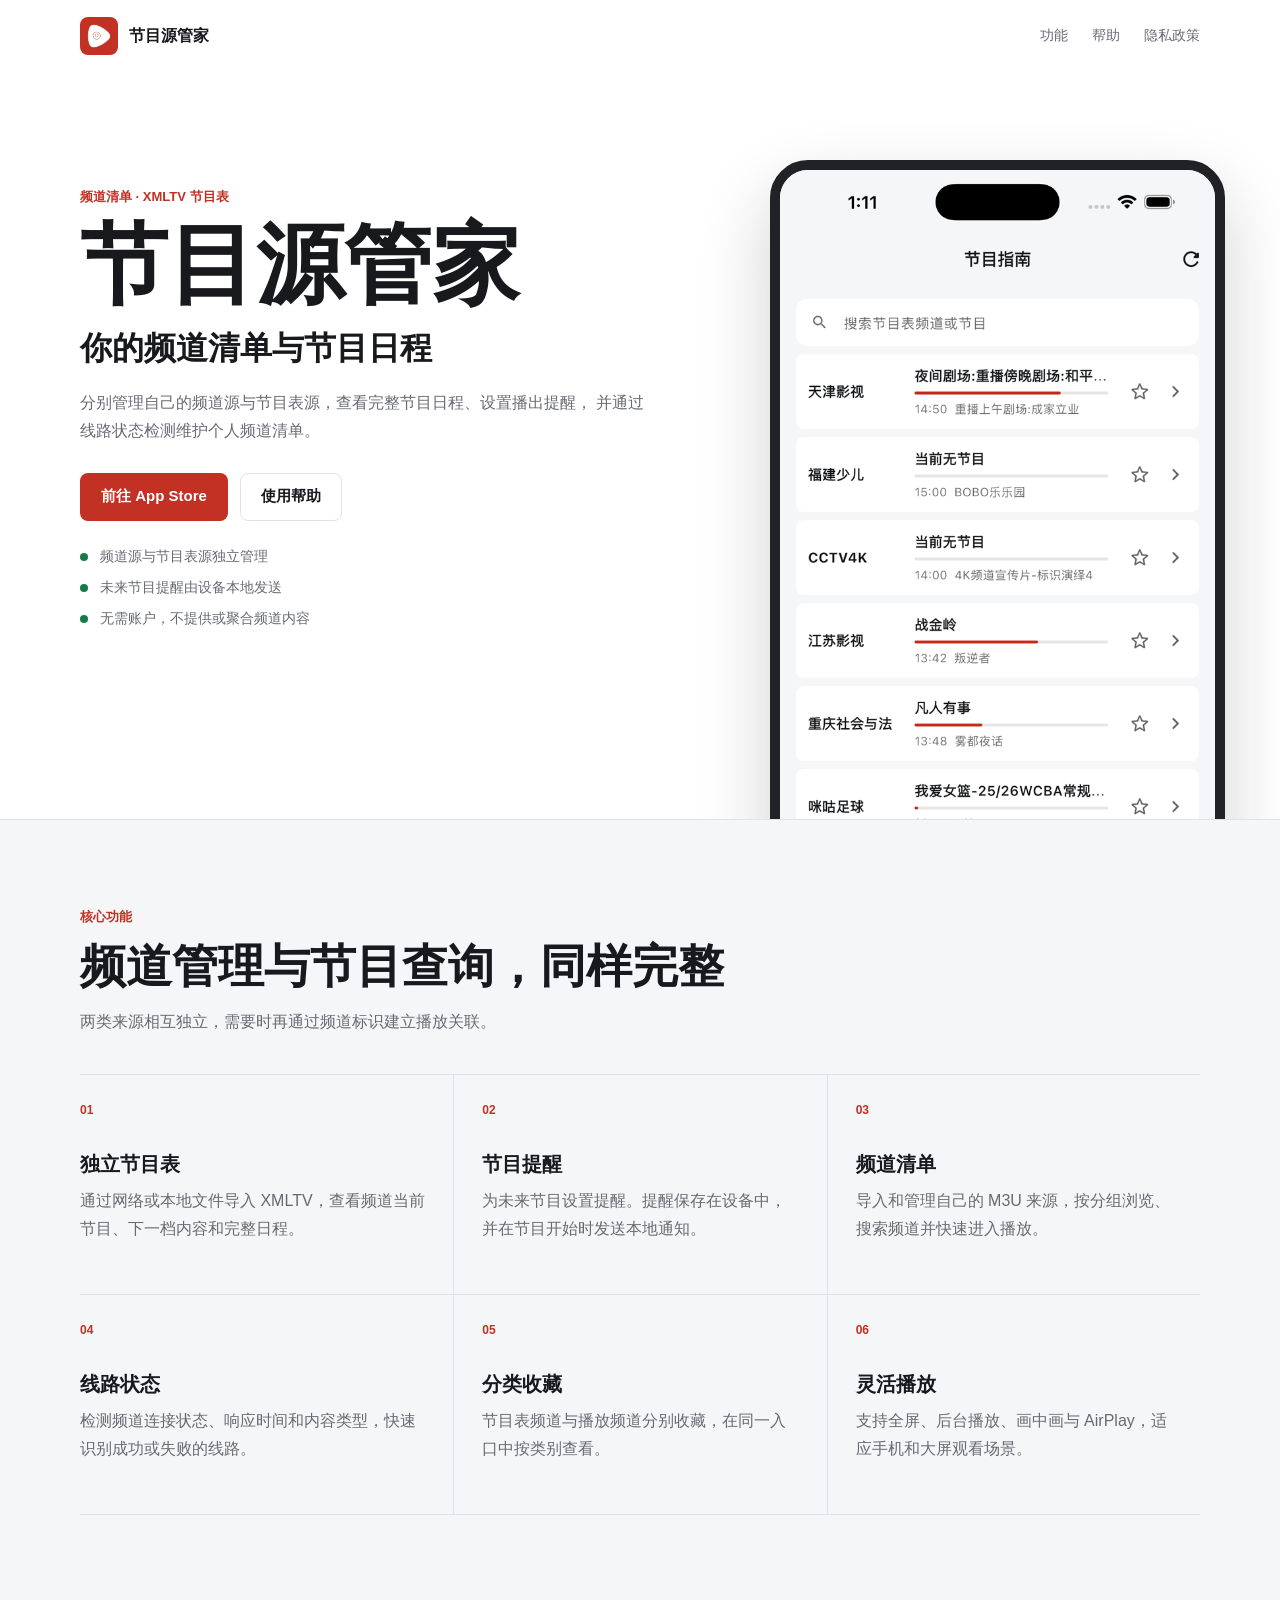
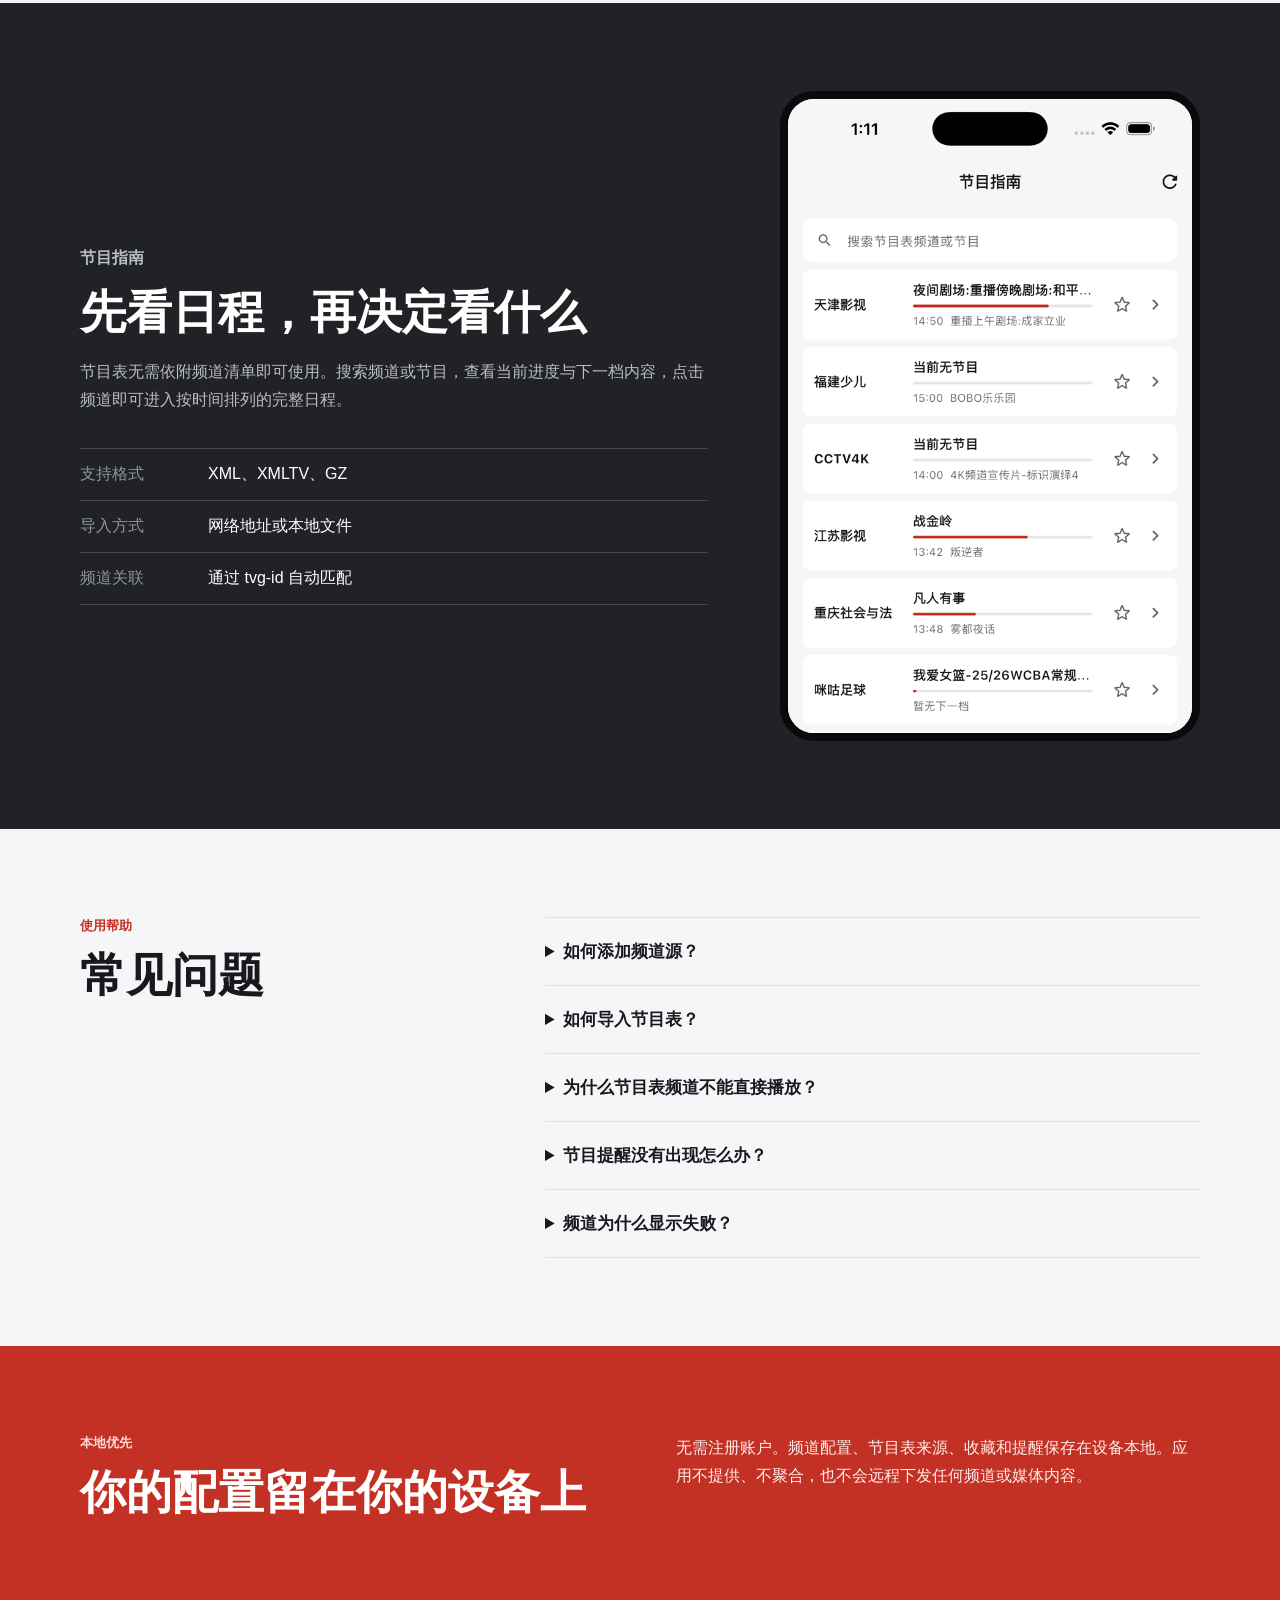
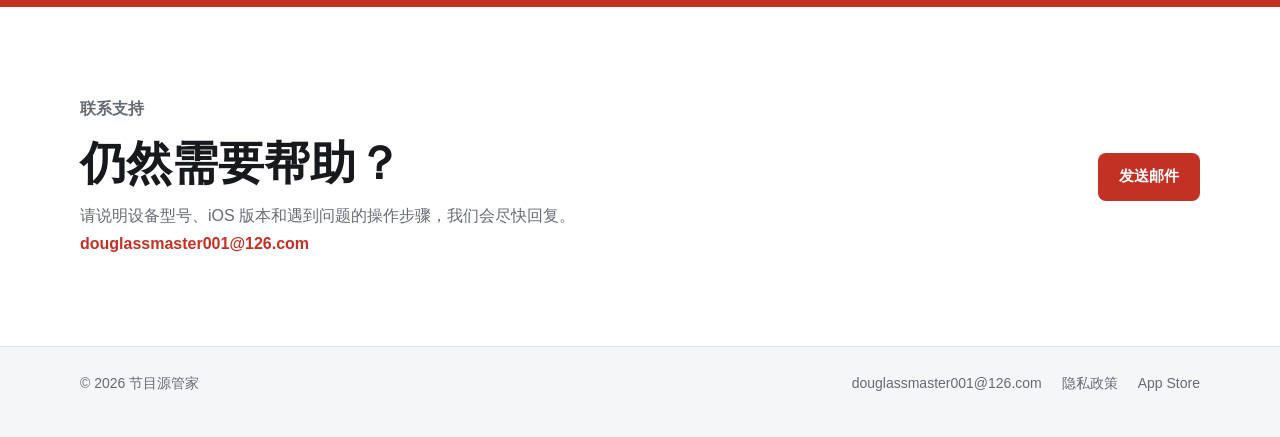
==== commit 57b4667e: "Add files via upload" ====
--- a/support/index.html
+++ b/support/index.html
@@ -3,7 +3,7 @@
   <head>
     <meta charset="UTF-8" />
     <meta name="viewport" content="width=device-width, initial-scale=1.0" />
-    <meta name="theme-color" content="#f5f6f8" />
+    <meta name="theme-color" content="#28bd88" />
     <title>节目源管家 - 频道与节目日程管理工具</title>
     <meta name="description" content="节目源管家是一款本地优先的频道清单与 XMLTV 节目表管理工具，支持节目提醒、线路状态检测和分类收藏。" />
     <link rel="stylesheet" href="./styles.css" />
--- a/support/styles.css
+++ b/support/styles.css
@@ -1,341 +1,107 @@
 :root {
-  --bg: #f6f7fb;
+  --bg: #f5f6f8;
   --surface: #ffffff;
-  --surface-soft: #fafafb;
-  --text: #141414;
-  --muted: #667085;
-  --line: #e8e8ee;
+  --text: #17191d;
+  --muted: #666b73;
+  --line: #dfe2e6;
   --accent: #c33024;
-  --accent-deep: #a92a1f;
-  --shadow: 0 20px 60px rgba(20, 20, 20, 0.08);
-  --radius-xl: 28px;
-  --radius-lg: 22px;
-  --radius-md: 16px;
-  --container: 1160px;
+  --accent-dark: #97251c;
+  --green: #16794a;
+  --container: 1120px;
 }
 
-* {
-  box-sizing: border-box;
+* { box-sizing: border-box; }
+html { scroll-behavior: smooth; }
+body { margin: 0; color: var(--text); background: var(--bg); font-family: -apple-system, BlinkMacSystemFont, "SF Pro Text", "PingFang SC", "Helvetica Neue", Arial, sans-serif; }
+img { display: block; max-width: 100%; }
+a { color: inherit; text-decoration: none; }
+h1, h2, h3, p { margin: 0; }
+.container { width: min(calc(100% - 40px), var(--container)); margin: 0 auto; }
+
+.hero { position: relative; min-height: min(820px, 92vh); overflow: hidden; background: var(--surface); border-bottom: 1px solid var(--line); }
+.nav { position: relative; z-index: 2; min-height: 72px; display: flex; align-items: center; justify-content: space-between; gap: 24px; }
+.brand { display: inline-flex; align-items: center; gap: 11px; font-weight: 750; }
+.brand img { width: 38px; height: 38px; border-radius: 8px; }
+.nav-links { display: flex; gap: 24px; color: var(--muted); font-size: 14px; }
+.nav-links a:hover, .footer-links a:hover { color: var(--accent); }
+.hero-content { position: relative; z-index: 1; min-height: 700px; display: flex; align-items: center; }
+.hero-copy { position: relative; z-index: 2; width: min(58%, 620px); padding: 64px 0 90px; }
+.eyebrow { margin-bottom: 14px; color: var(--accent); font-size: 13px; line-height: 1.4; font-weight: 750; letter-spacing: 0; }
+h1 { font-size: clamp(52px, 8vw, 88px); line-height: 1; letter-spacing: 0; }
+h2 { font-size: clamp(30px, 4vw, 46px); line-height: 1.16; letter-spacing: 0; }
+h3 { font-size: 20px; line-height: 1.3; letter-spacing: 0; }
+.hero-subtitle { margin-top: 18px; font-size: clamp(22px, 3vw, 32px); font-weight: 650; }
+.hero-text, .section-heading > p:last-child, .interface-copy > p, .feature-item p, .faq-list p, .local-layout > p, .support-layout p { color: var(--muted); font-size: 16px; line-height: 1.75; }
+.hero-text { max-width: 570px; margin-top: 18px; }
+.hero-actions { display: flex; flex-wrap: wrap; gap: 12px; margin: 28px 0 24px; }
+.button { min-height: 48px; display: inline-flex; align-items: center; justify-content: center; padding: 0 20px; border: 1px solid transparent; border-radius: 8px; font-size: 15px; font-weight: 700; }
+.button-primary { color: #fff; background: var(--accent); }
+.button-primary:hover { background: var(--accent-dark); }
+.button-secondary { background: var(--surface); border-color: var(--line); }
+.hero-points { display: grid; gap: 9px; padding: 0; margin: 0; list-style: none; }
+.hero-points li { position: relative; padding-left: 20px; color: var(--muted); font-size: 14px; line-height: 1.6; }
+.hero-points li::before { content: ""; position: absolute; top: 8px; left: 0; width: 8px; height: 8px; border-radius: 50%; background: var(--green); }
+.hero-screen { position: absolute; z-index: 0; top: 88px; right: -25px; width: min(43vw, 455px); max-height: 760px; object-fit: cover; object-position: top; border: 10px solid #202226; border-radius: 38px; box-shadow: 0 30px 70px rgba(23, 25, 29, 0.2); }
+
+.section { padding: 88px 0; }
+.section-heading { max-width: 720px; margin-bottom: 38px; }
+.section-heading h2 { margin-bottom: 14px; }
+.feature-grid { display: grid; grid-template-columns: repeat(3, minmax(0, 1fr)); border-top: 1px solid var(--line); }
+.feature-item { min-height: 220px; padding: 28px 28px 28px 0; border-bottom: 1px solid var(--line); }
+.feature-item:nth-child(3n+2), .feature-item:nth-child(3n+3) { padding-left: 28px; border-left: 1px solid var(--line); }
+.feature-number { display: block; margin-bottom: 34px; color: var(--accent); font-size: 12px; font-weight: 750; }
+.feature-item h3 { margin-bottom: 10px; }
+.interface-section { background: #202226; color: #fff; }
+.interface-layout { display: grid; grid-template-columns: 1fr minmax(280px, 420px); gap: 72px; align-items: center; }
+.interface-copy > p { margin-top: 18px; color: #b8bcc3; }
+.screen-wrap { height: 650px; overflow: hidden; border: 8px solid #090a0b; border-radius: 34px; background: var(--surface); }
+.screen-wrap img { width: 100%; height: 100%; object-fit: cover; object-position: top; }
+.detail-list { margin: 34px 0 0; border-top: 1px solid #45484e; }
+.detail-list div { display: grid; grid-template-columns: 110px 1fr; gap: 18px; padding: 15px 0; border-bottom: 1px solid #45484e; }
+.detail-list dt { color: #8e939c; }
+.detail-list dd { margin: 0; }
+.help-layout { display: grid; grid-template-columns: 0.75fr 1.25fr; gap: 72px; }
+.faq-list { border-top: 1px solid var(--line); }
+.faq-list details { padding: 22px 0; border-bottom: 1px solid var(--line); }
+.faq-list summary { cursor: pointer; font-size: 17px; font-weight: 680; }
+.faq-list p { padding: 12px 0 0; }
+.local-section { color: #fff; background: var(--accent); }
+.local-section .eyebrow { color: #ffd8d3; }
+.local-layout { display: grid; grid-template-columns: 1fr 1fr; gap: 72px; align-items: start; }
+.local-layout > p { color: #ffecea; }
+.support-section { background: var(--surface); }
+.support-layout { display: flex; justify-content: space-between; align-items: center; gap: 36px; }
+.support-layout h2 { margin-bottom: 12px; }
+.support-email { color: var(--accent); font-weight: 700; overflow-wrap: anywhere; }
+.support-email:hover { text-decoration: underline; }
+.footer { padding: 28px 0 44px; border-top: 1px solid var(--line); }
+.footer-inner { display: flex; justify-content: space-between; align-items: center; gap: 24px; color: var(--muted); font-size: 14px; }
+.footer-links { display: flex; flex-wrap: wrap; gap: 20px; }
+
+@media (max-width: 900px) {
+  .hero { min-height: auto; }
+  .hero-content { min-height: 760px; align-items: flex-start; }
+  .hero-copy { width: 66%; padding-top: 72px; }
+  .hero-screen { right: -120px; width: 460px; opacity: 0.34; }
+  .feature-grid { grid-template-columns: repeat(2, minmax(0, 1fr)); }
+  .feature-item:nth-child(n) { padding: 26px; border-left: 0; }
+  .feature-item:nth-child(even) { border-left: 1px solid var(--line); }
+  .interface-layout, .help-layout, .local-layout { grid-template-columns: 1fr; }
+  .screen-wrap { width: min(100%, 420px); height: 620px; }
 }
 
-html {
-  scroll-behavior: smooth;
+@media (max-width: 620px) {
+  .container { width: min(calc(100% - 32px), var(--container)); }
+  .nav-links a:first-child { display: none; }
+  .nav-links { gap: 14px; }
+  .hero-content { min-height: 720px; }
+  .hero-copy { width: 100%; padding: 58px 0 70px; }
+  .hero-screen { top: 190px; right: -205px; width: 470px; opacity: 0.15; }
+  .section { padding: 64px 0; }
+  .feature-grid { grid-template-columns: 1fr; }
+  .feature-item:nth-child(n) { min-height: auto; padding: 24px 0; border-left: 0; }
+  .feature-number { margin-bottom: 20px; }
+  .interface-layout, .help-layout, .local-layout { gap: 36px; }
+  .screen-wrap { height: 560px; }
+  .support-layout, .footer-inner { align-items: flex-start; flex-direction: column; }
 }
-
-body {
-  margin: 0;
-  font-family: -apple-system, BlinkMacSystemFont, "SF Pro Text", "PingFang SC",
-    "Helvetica Neue", Arial, sans-serif;
-  color: var(--text);
-  background:
-    radial-gradient(circle at top left, rgba(195, 48, 36, 0.08), transparent 28%),
-    radial-gradient(circle at top right, rgba(195, 48, 36, 0.05), transparent 24%),
-    var(--bg);
-}
-
-img {
-  display: block;
-  max-width: 100%;
-}
-
-a {
-  color: inherit;
-  text-decoration: none;
-}
-
-.container {
-  width: min(calc(100% - 40px), var(--container));
-  margin: 0 auto;
-}
-
-.hero {
-  padding: 88px 0 72px;
-}
-
-.hero-grid {
-  display: grid;
-  grid-template-columns: 1.05fr 0.95fr;
-  gap: 56px;
-  align-items: center;
-}
-
-.brand {
-  display: flex;
-  gap: 18px;
-  align-items: center;
-  margin-bottom: 22px;
-}
-
-.app-icon {
-  width: 88px;
-  height: 88px;
-  border-radius: 22px;
-  box-shadow: var(--shadow);
-}
-
-.eyebrow {
-  margin: 0 0 10px;
-  font-size: 13px;
-  line-height: 1;
-  font-weight: 700;
-  letter-spacing: 0.08em;
-  color: var(--accent);
-  text-transform: uppercase;
-}
-
-h1,
-h2,
-h3,
-p {
-  margin: 0;
-}
-
-h1 {
-  font-size: clamp(40px, 6vw, 64px);
-  line-height: 1.05;
-  letter-spacing: -0.04em;
-}
-
-h2 {
-  font-size: clamp(30px, 4vw, 44px);
-  line-height: 1.1;
-  letter-spacing: -0.03em;
-}
-
-h3 {
-  font-size: 22px;
-  line-height: 1.2;
-}
-
-.hero-text,
-.section-heading p,
-.feature-card p,
-.shot-card p,
-.cta-card p,
-.footer p,
-.footer a {
-  font-size: 17px;
-  line-height: 1.75;
-  color: var(--muted);
-}
-
-.hero-text {
-  max-width: 640px;
-}
-
-.hero-actions {
-  display: flex;
-  flex-wrap: wrap;
-  gap: 14px;
-  margin: 28px 0 26px;
-}
-
-.button {
-  display: inline-flex;
-  align-items: center;
-  justify-content: center;
-  min-height: 52px;
-  padding: 0 22px;
-  border-radius: 999px;
-  border: 1px solid transparent;
-  font-size: 16px;
-  font-weight: 700;
-  transition: transform 0.2s ease, box-shadow 0.2s ease, background 0.2s ease;
-}
-
-.button:hover {
-  transform: translateY(-1px);
-}
-
-.button-primary {
-  color: #fff;
-  background: linear-gradient(180deg, var(--accent), var(--accent-deep));
-  box-shadow: 0 16px 34px rgba(195, 48, 36, 0.24);
-}
-
-.button-secondary {
-  color: var(--text);
-  background: rgba(255, 255, 255, 0.72);
-  border-color: rgba(20, 20, 20, 0.08);
-  backdrop-filter: blur(18px);
-}
-
-.hero-points {
-  display: grid;
-  gap: 10px;
-  padding: 0;
-  margin: 0;
-  list-style: none;
-}
-
-.hero-points li {
-  position: relative;
-  padding-left: 22px;
-  font-size: 15px;
-  line-height: 1.7;
-  color: var(--muted);
-}
-
-.hero-points li::before {
-  content: "";
-  position: absolute;
-  top: 11px;
-  left: 0;
-  width: 8px;
-  height: 8px;
-  border-radius: 999px;
-  background: var(--accent);
-}
-
-.hero-preview {
-  display: flex;
-  justify-content: center;
-}
-
-.device-frame {
-  width: min(100%, 360px);
-  padding: 14px;
-  border-radius: 34px;
-  background: rgba(255, 255, 255, 0.72);
-  box-shadow: var(--shadow);
-  backdrop-filter: blur(24px);
-}
-
-.device-frame img {
-  width: 100%;
-  border-radius: 24px;
-  aspect-ratio: 473 / 1024;
-  object-fit: cover;
-  box-shadow: 0 18px 40px rgba(20, 20, 20, 0.08);
-}
-
-.section {
-  padding: 84px 0;
-}
-
-.section-soft {
-  background: linear-gradient(180deg, rgba(255, 255, 255, 0.55), rgba(255, 255, 255, 0.4));
-  border-top: 1px solid rgba(20, 20, 20, 0.04);
-  border-bottom: 1px solid rgba(20, 20, 20, 0.04);
-}
-
-.section-heading {
-  max-width: 760px;
-  margin-bottom: 34px;
-}
-
-.section-heading h2 {
-  margin-bottom: 14px;
-}
-
-.feature-grid {
-  display: grid;
-  grid-template-columns: repeat(2, minmax(0, 1fr));
-  gap: 18px;
-}
-
-.feature-card,
-.shot-card,
-.cta-card {
-  background: rgba(255, 255, 255, 0.78);
-  border: 1px solid rgba(20, 20, 20, 0.06);
-  border-radius: var(--radius-lg);
-  box-shadow: var(--shadow);
-  backdrop-filter: blur(18px);
-}
-
-.feature-card {
-  padding: 26px;
-}
-
-.feature-card h3 {
-  margin-bottom: 12px;
-}
-
-.screenshots-grid {
-  display: grid;
-  grid-template-columns: repeat(2, minmax(0, 1fr));
-  gap: 24px;
-}
-
-.shot-card {
-  padding: 22px;
-}
-
-.shot-card .device-frame {
-  width: 100%;
-  margin-bottom: 20px;
-}
-
-.shot-card h3 {
-  margin-bottom: 10px;
-}
-
-.cta-card {
-  display: flex;
-  gap: 28px;
-  align-items: center;
-  justify-content: space-between;
-  padding: 36px;
-}
-
-.cta-card h2 {
-  margin: 8px 0 12px;
-}
-
-.footer {
-  padding: 26px 0 46px;
-}
-
-.footer-inner {
-  display: flex;
-  justify-content: space-between;
-  align-items: center;
-  gap: 16px;
-  padding-top: 20px;
-  border-top: 1px solid rgba(20, 20, 20, 0.08);
-}
-
-@media (max-width: 960px) {
-  .hero-grid,
-  .feature-grid,
-  .screenshots-grid,
-  .cta-card {
-    grid-template-columns: 1fr;
-  }
-
-  .cta-card {
-    align-items: flex-start;
-  }
-}
-
-@media (max-width: 640px) {
-  .hero {
-    padding: 64px 0 48px;
-  }
-
-  .section {
-    padding: 60px 0;
-  }
-
-  .brand {
-    align-items: flex-start;
-  }
-
-  .app-icon {
-    width: 72px;
-    height: 72px;
-    border-radius: 18px;
-  }
-
-  .feature-card,
-  .shot-card,
-  .cta-card {
-    padding: 20px;
-  }
-
-  .footer-inner {
-    flex-direction: column;
-    align-items: flex-start;
-  }
-}
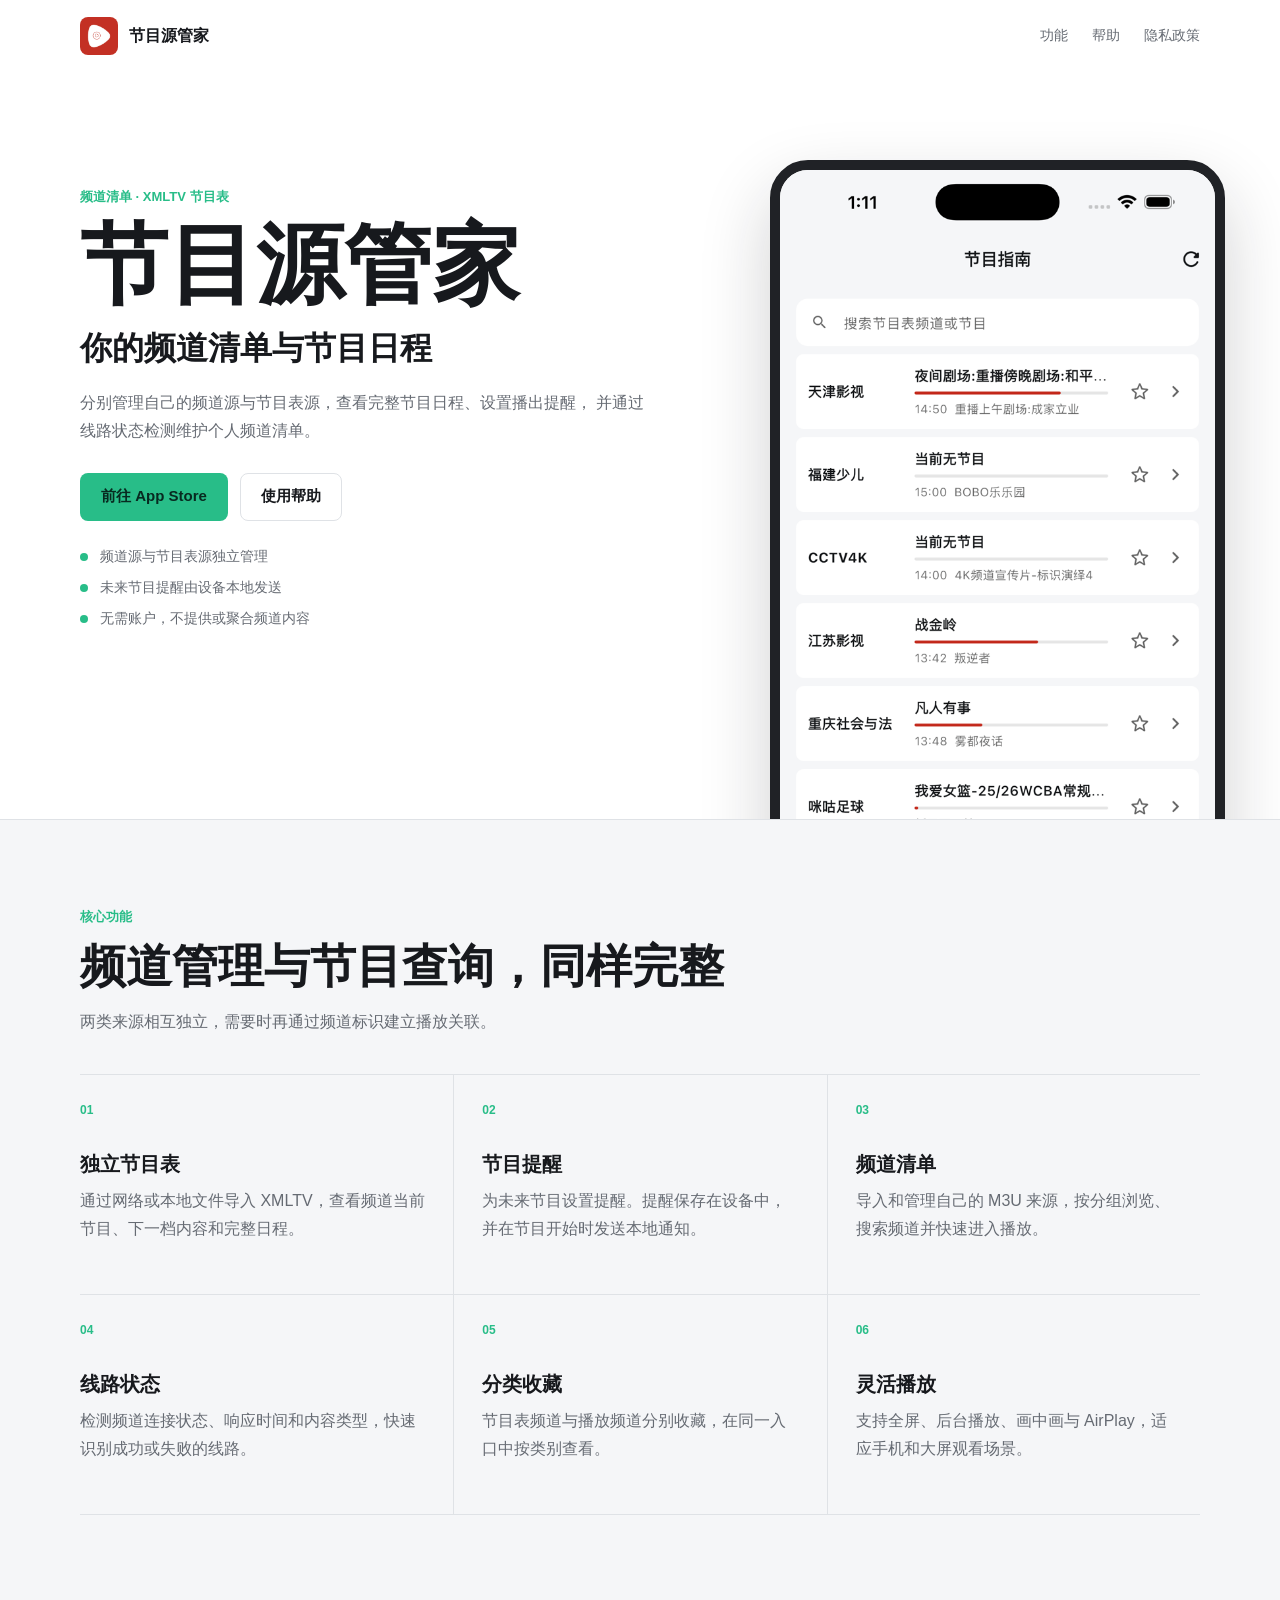
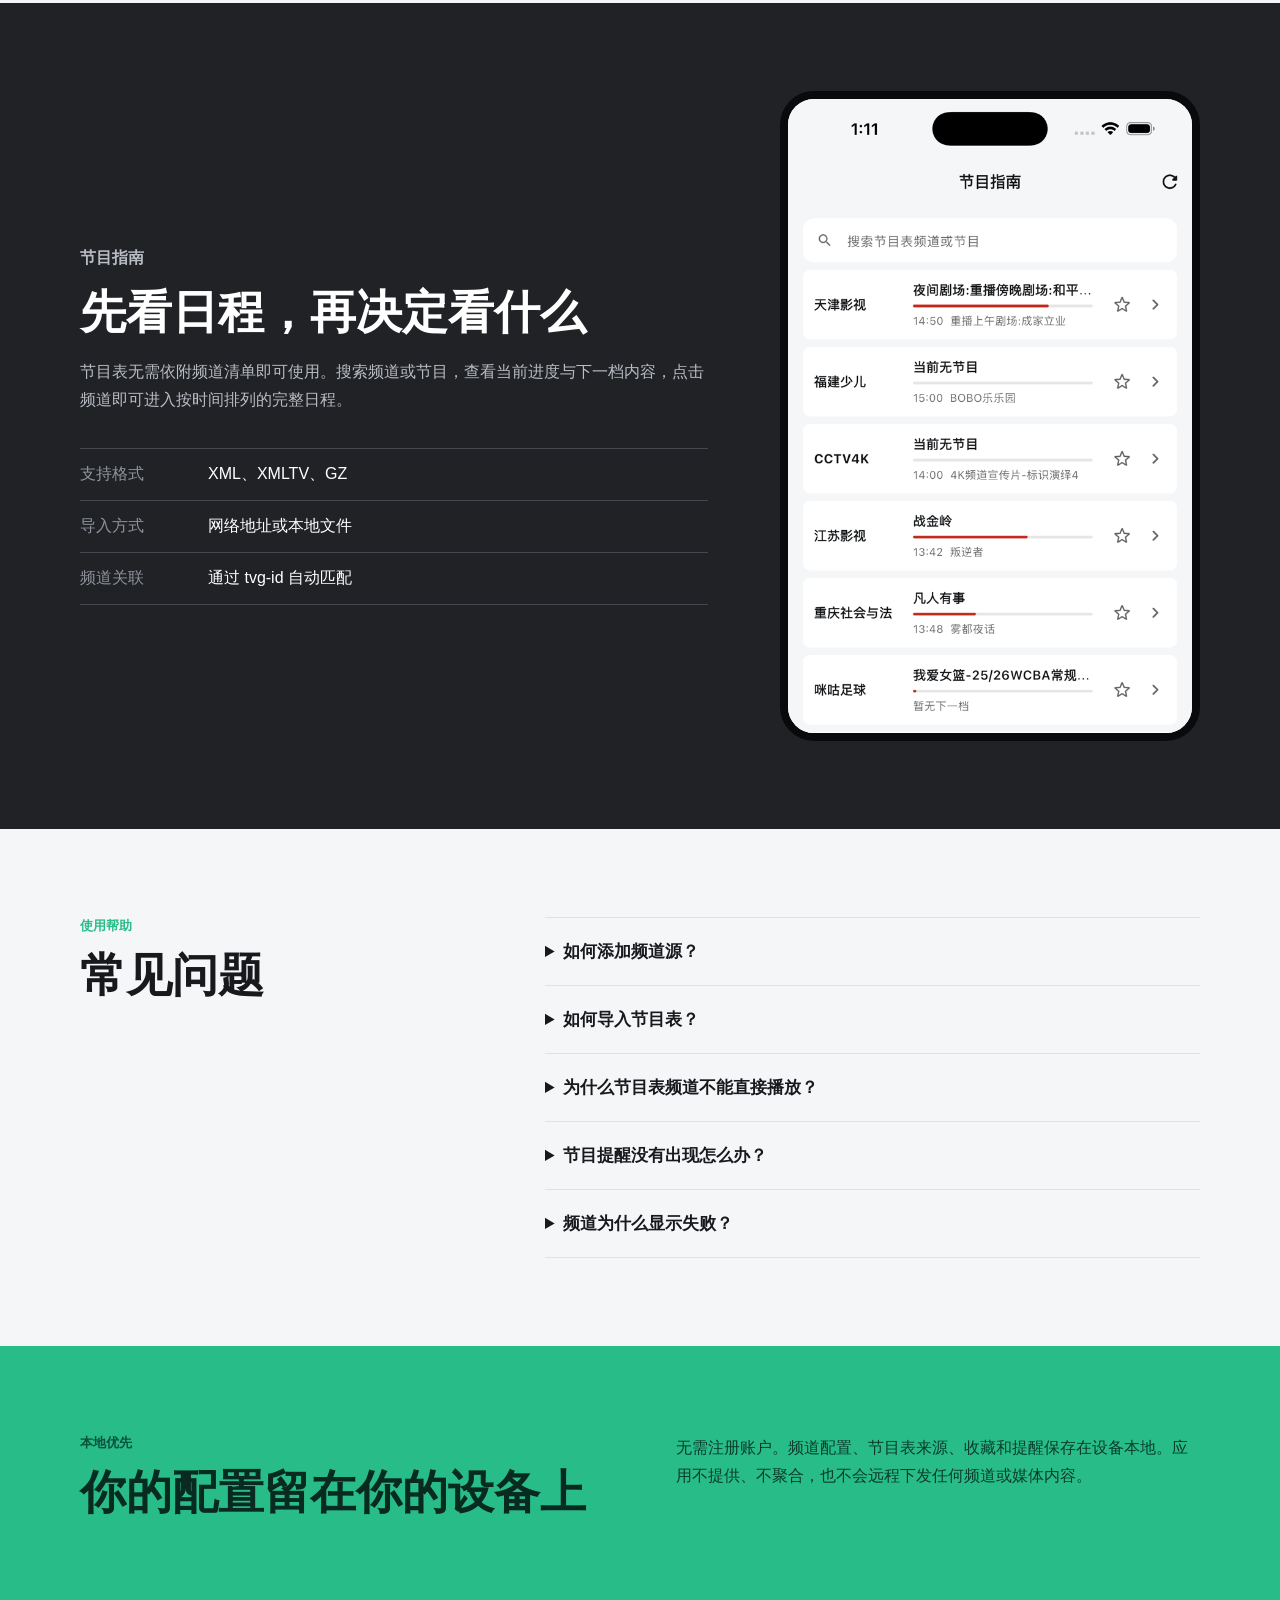
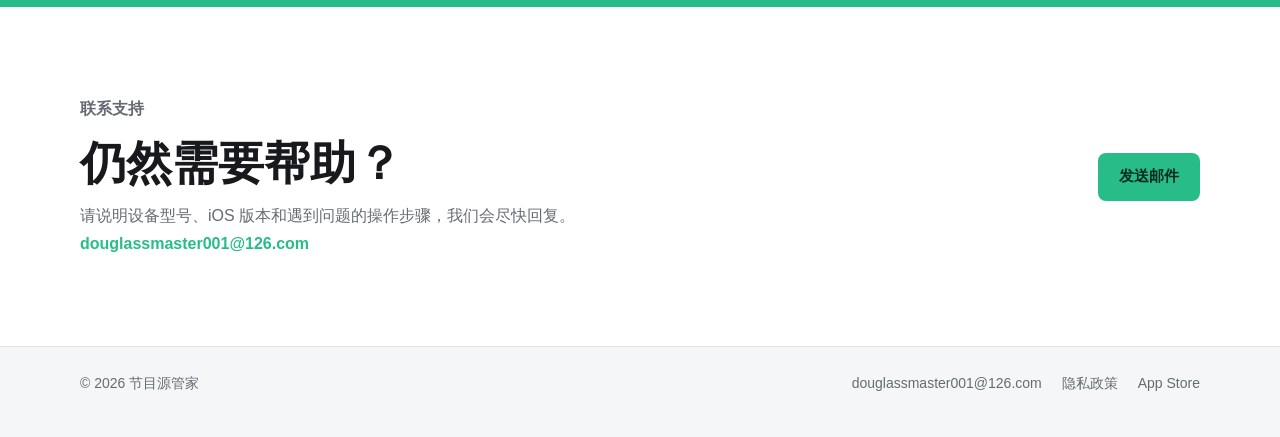
==== commit 026fc7d9: "Add files via upload" ====
--- a/support/index.html
+++ b/support/index.html
@@ -12,7 +12,7 @@
     <header class="hero">
       <nav class="container nav" aria-label="主导航">
         <a class="brand" href="./index.html">
-          <img src="./assets/app-icon.png" alt="" />
+          <img src="./assets/app-icon.png?v=20260822-green" alt="" />
           <span>节目源管家</span>
         </a>
         <div class="nav-links">
@@ -41,7 +41,7 @@
             <li>无需账户，不提供或聚合频道内容</li>
           </ul>
         </div>
-        <img class="hero-screen" src="./assets/screenshot-guide.png" alt="节目源管家节目指南界面" />
+        <img class="hero-screen" src="./assets/screenshot-guide.png?v=20260822-green" alt="节目源管家节目指南界面" />
       </div>
     </header>
 
@@ -76,7 +76,7 @@
               <div><dt>频道关联</dt><dd>通过 tvg-id 自动匹配</dd></div>
             </dl>
           </div>
-          <div class="screen-wrap"><img src="./assets/screenshot-guide.png" alt="节目指南中的当前节目与下一档内容" /></div>
+          <div class="screen-wrap"><img src="./assets/screenshot-guide.png?v=20260822-green" alt="节目指南中的当前节目与下一档内容" /></div>
         </div>
       </section>
 
--- a/support/styles.css
+++ b/support/styles.css
@@ -4,9 +4,9 @@
   --text: #17191d;
   --muted: #666b73;
   --line: #dfe2e6;
-  --accent: #c33024;
-  --accent-dark: #97251c;
-  --green: #16794a;
+  --accent: #28bd88;
+  --accent-dark: #16845f;
+  --on-accent: #082a20;
   --container: 1120px;
 }
 
@@ -35,12 +35,12 @@
 .hero-text { max-width: 570px; margin-top: 18px; }
 .hero-actions { display: flex; flex-wrap: wrap; gap: 12px; margin: 28px 0 24px; }
 .button { min-height: 48px; display: inline-flex; align-items: center; justify-content: center; padding: 0 20px; border: 1px solid transparent; border-radius: 8px; font-size: 15px; font-weight: 700; }
-.button-primary { color: #fff; background: var(--accent); }
-.button-primary:hover { background: var(--accent-dark); }
+.button-primary { color: var(--on-accent); background: var(--accent); }
+.button-primary:hover { color: #fff; background: var(--accent-dark); }
 .button-secondary { background: var(--surface); border-color: var(--line); }
 .hero-points { display: grid; gap: 9px; padding: 0; margin: 0; list-style: none; }
 .hero-points li { position: relative; padding-left: 20px; color: var(--muted); font-size: 14px; line-height: 1.6; }
-.hero-points li::before { content: ""; position: absolute; top: 8px; left: 0; width: 8px; height: 8px; border-radius: 50%; background: var(--green); }
+.hero-points li::before { content: ""; position: absolute; top: 8px; left: 0; width: 8px; height: 8px; border-radius: 50%; background: var(--accent); }
 .hero-screen { position: absolute; z-index: 0; top: 88px; right: -25px; width: min(43vw, 455px); max-height: 760px; object-fit: cover; object-position: top; border: 10px solid #202226; border-radius: 38px; box-shadow: 0 30px 70px rgba(23, 25, 29, 0.2); }
 
 .section { padding: 88px 0; }
@@ -65,10 +65,10 @@
 .faq-list details { padding: 22px 0; border-bottom: 1px solid var(--line); }
 .faq-list summary { cursor: pointer; font-size: 17px; font-weight: 680; }
 .faq-list p { padding: 12px 0 0; }
-.local-section { color: #fff; background: var(--accent); }
-.local-section .eyebrow { color: #ffd8d3; }
+.local-section { color: var(--on-accent); background: var(--accent); }
+.local-section .eyebrow { color: #0a513c; }
 .local-layout { display: grid; grid-template-columns: 1fr 1fr; gap: 72px; align-items: start; }
-.local-layout > p { color: #ffecea; }
+.local-layout > p { color: #0a3c2e; }
 .support-section { background: var(--surface); }
 .support-layout { display: flex; justify-content: space-between; align-items: center; gap: 36px; }
 .support-layout h2 { margin-bottom: 12px; }
